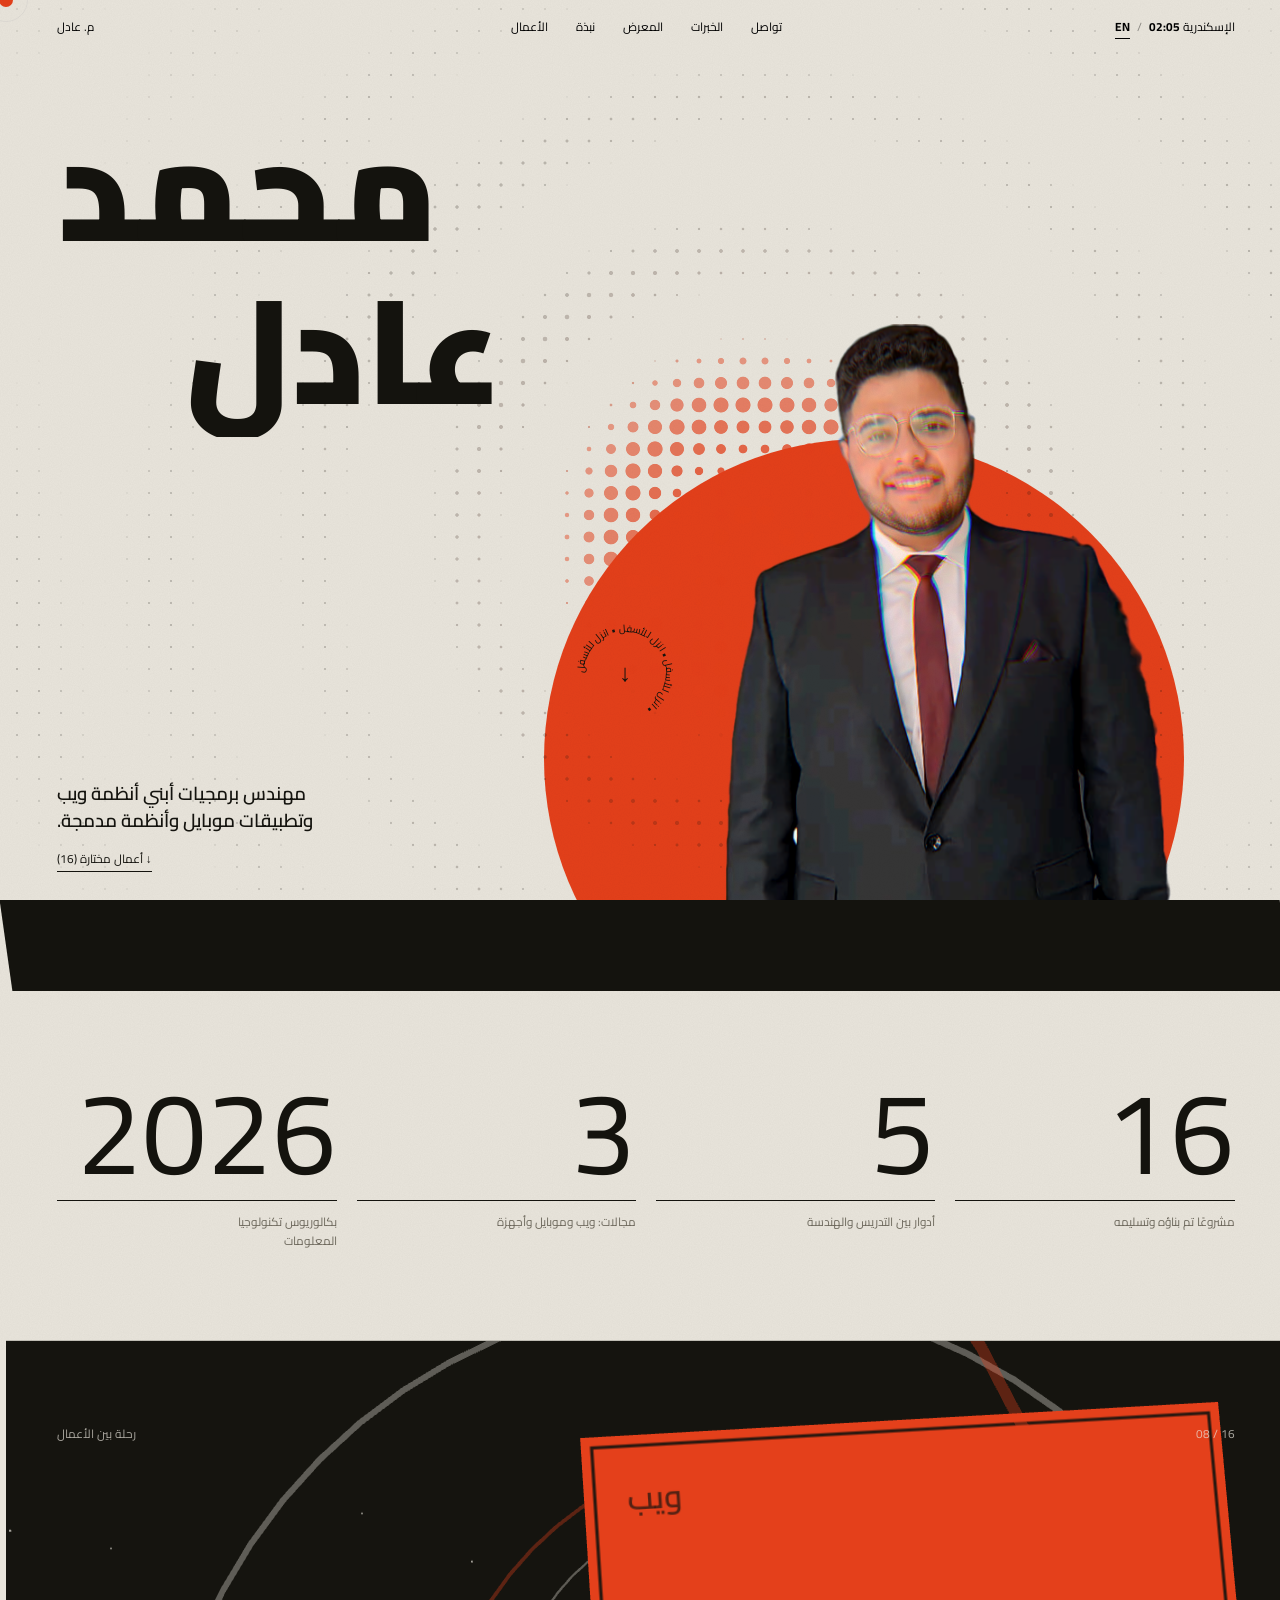
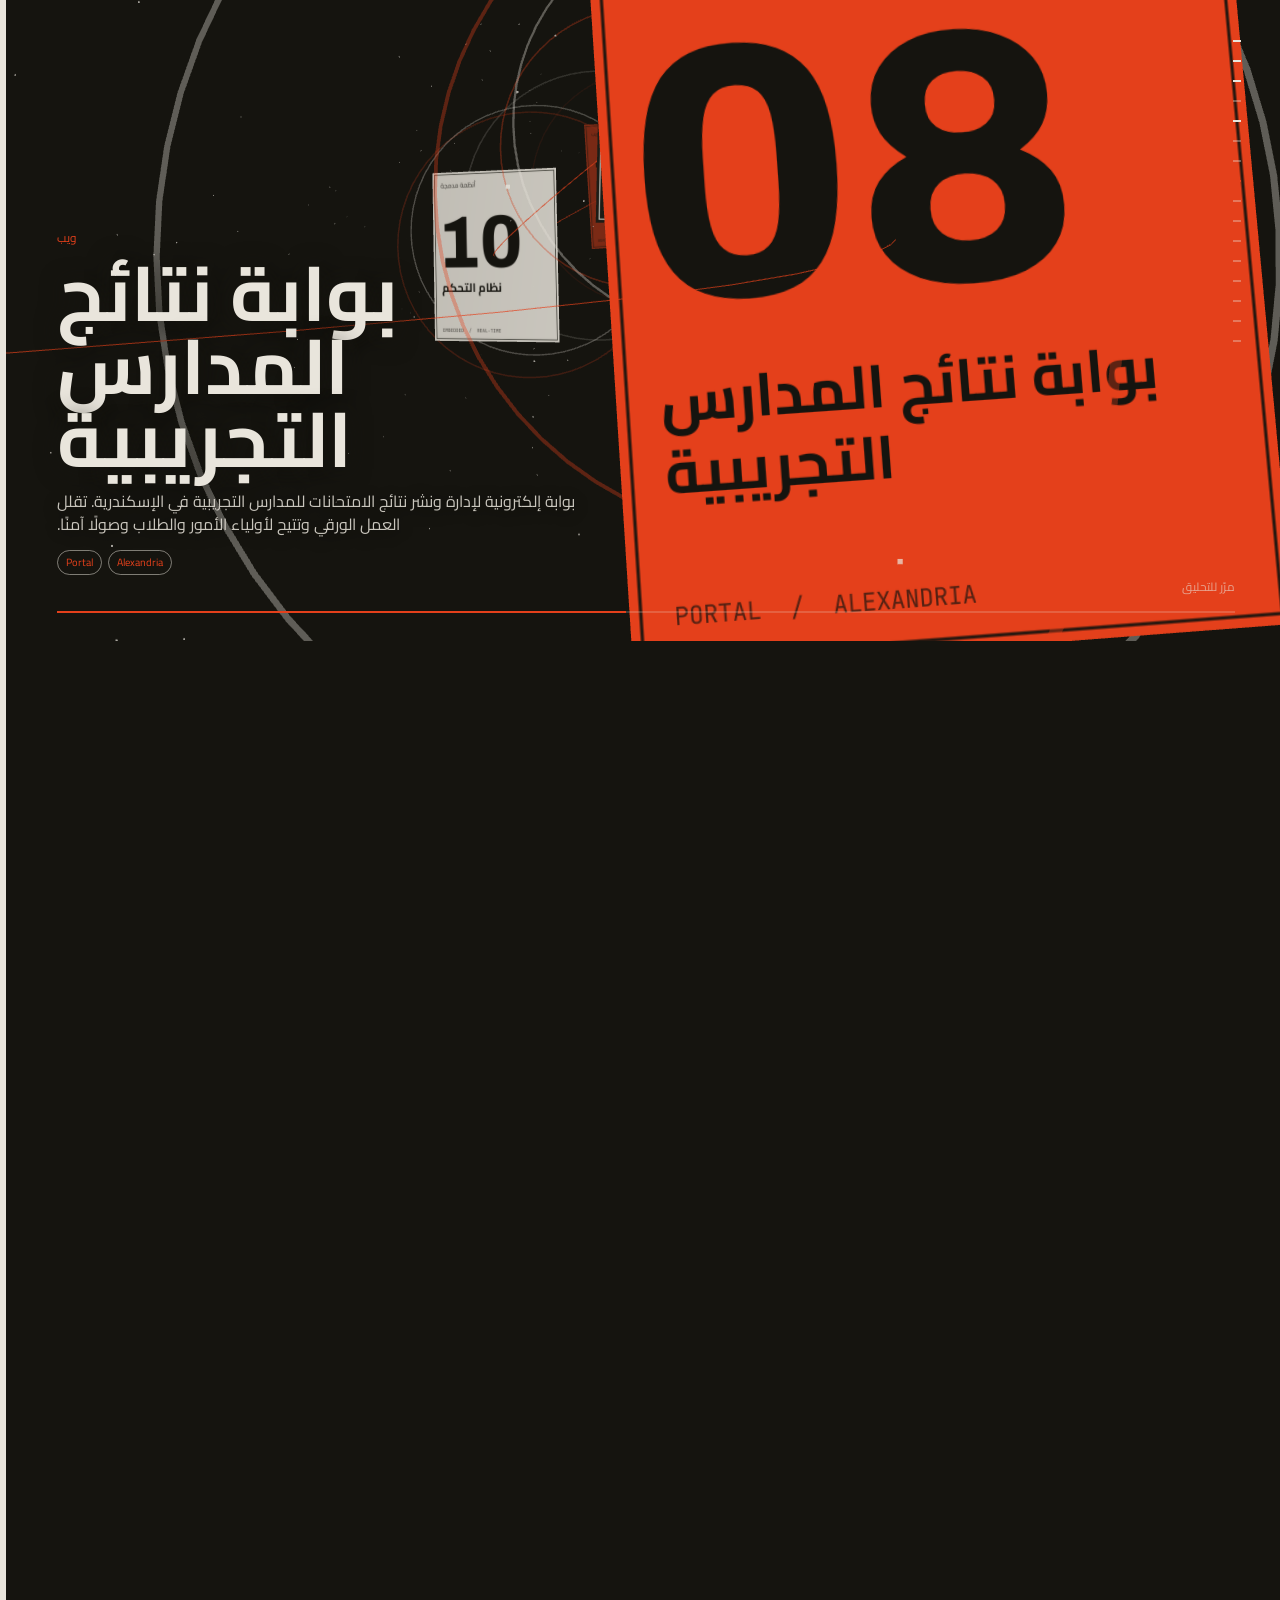
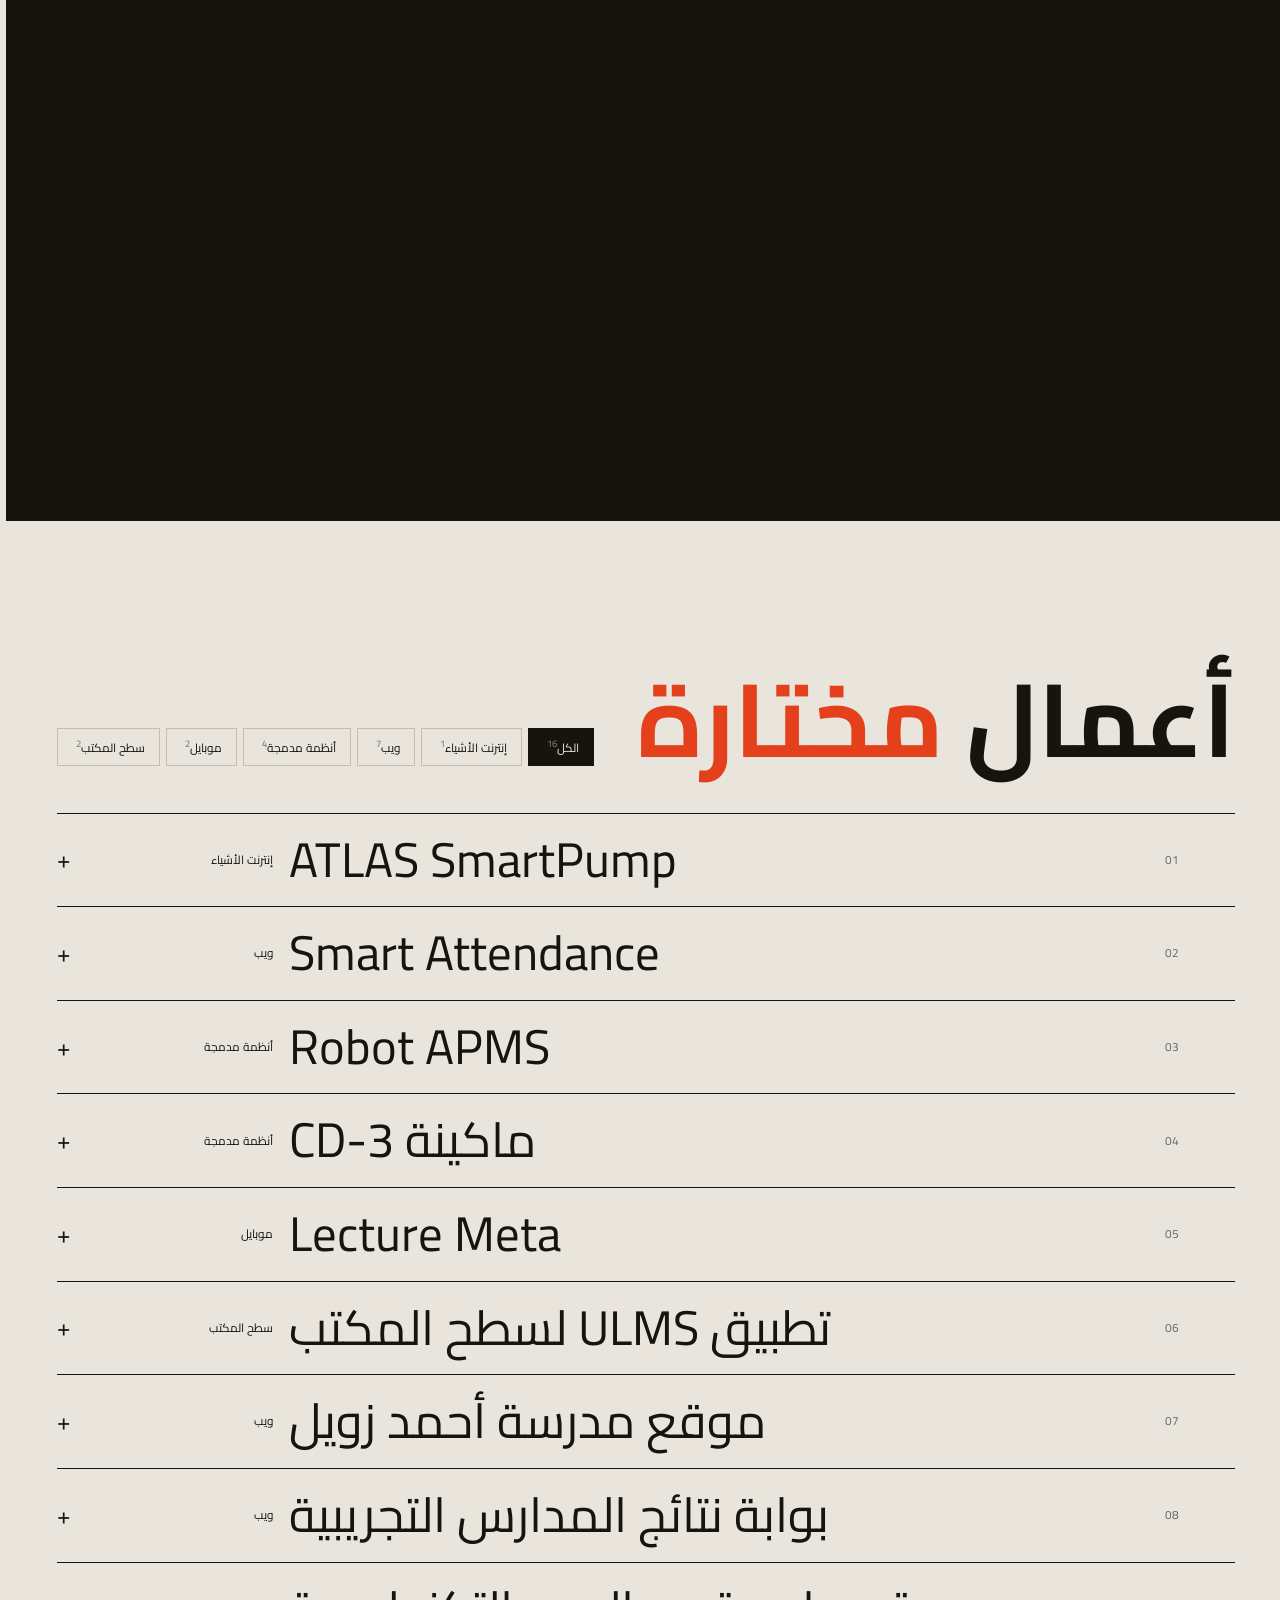
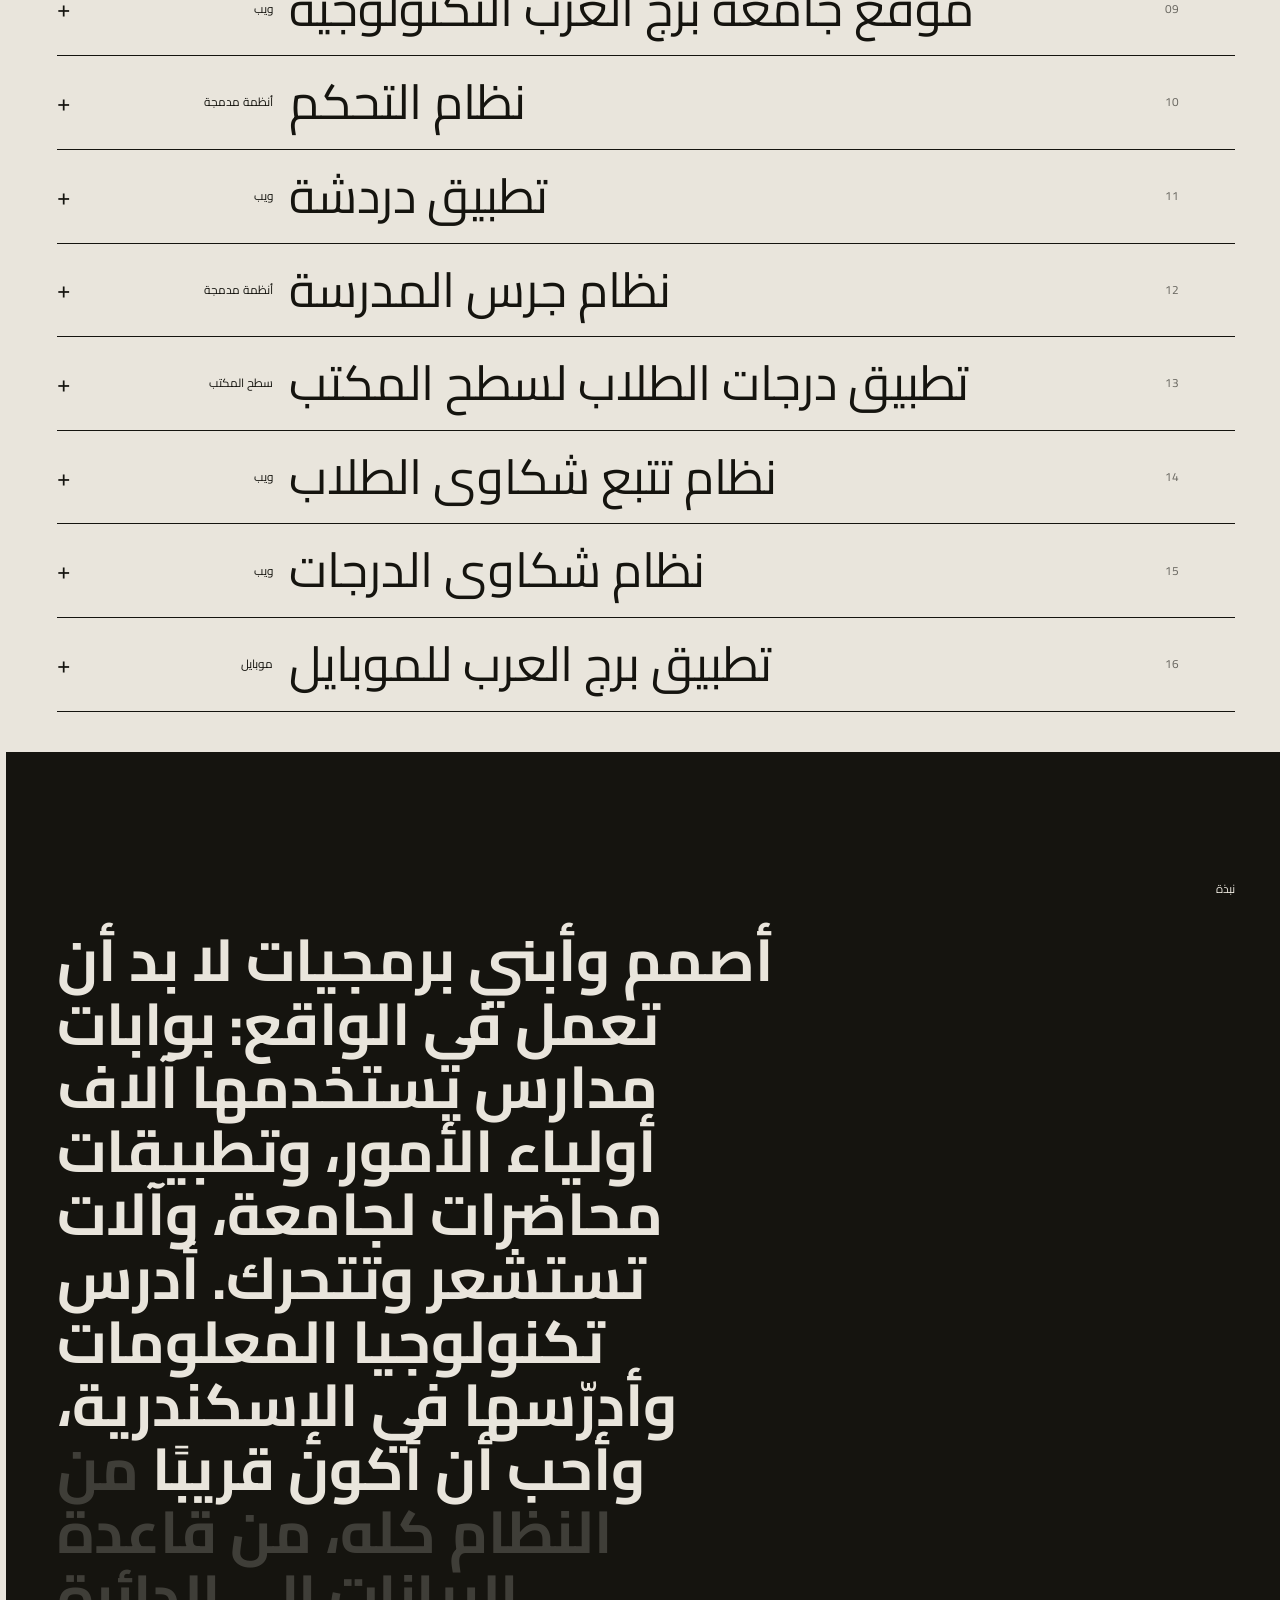
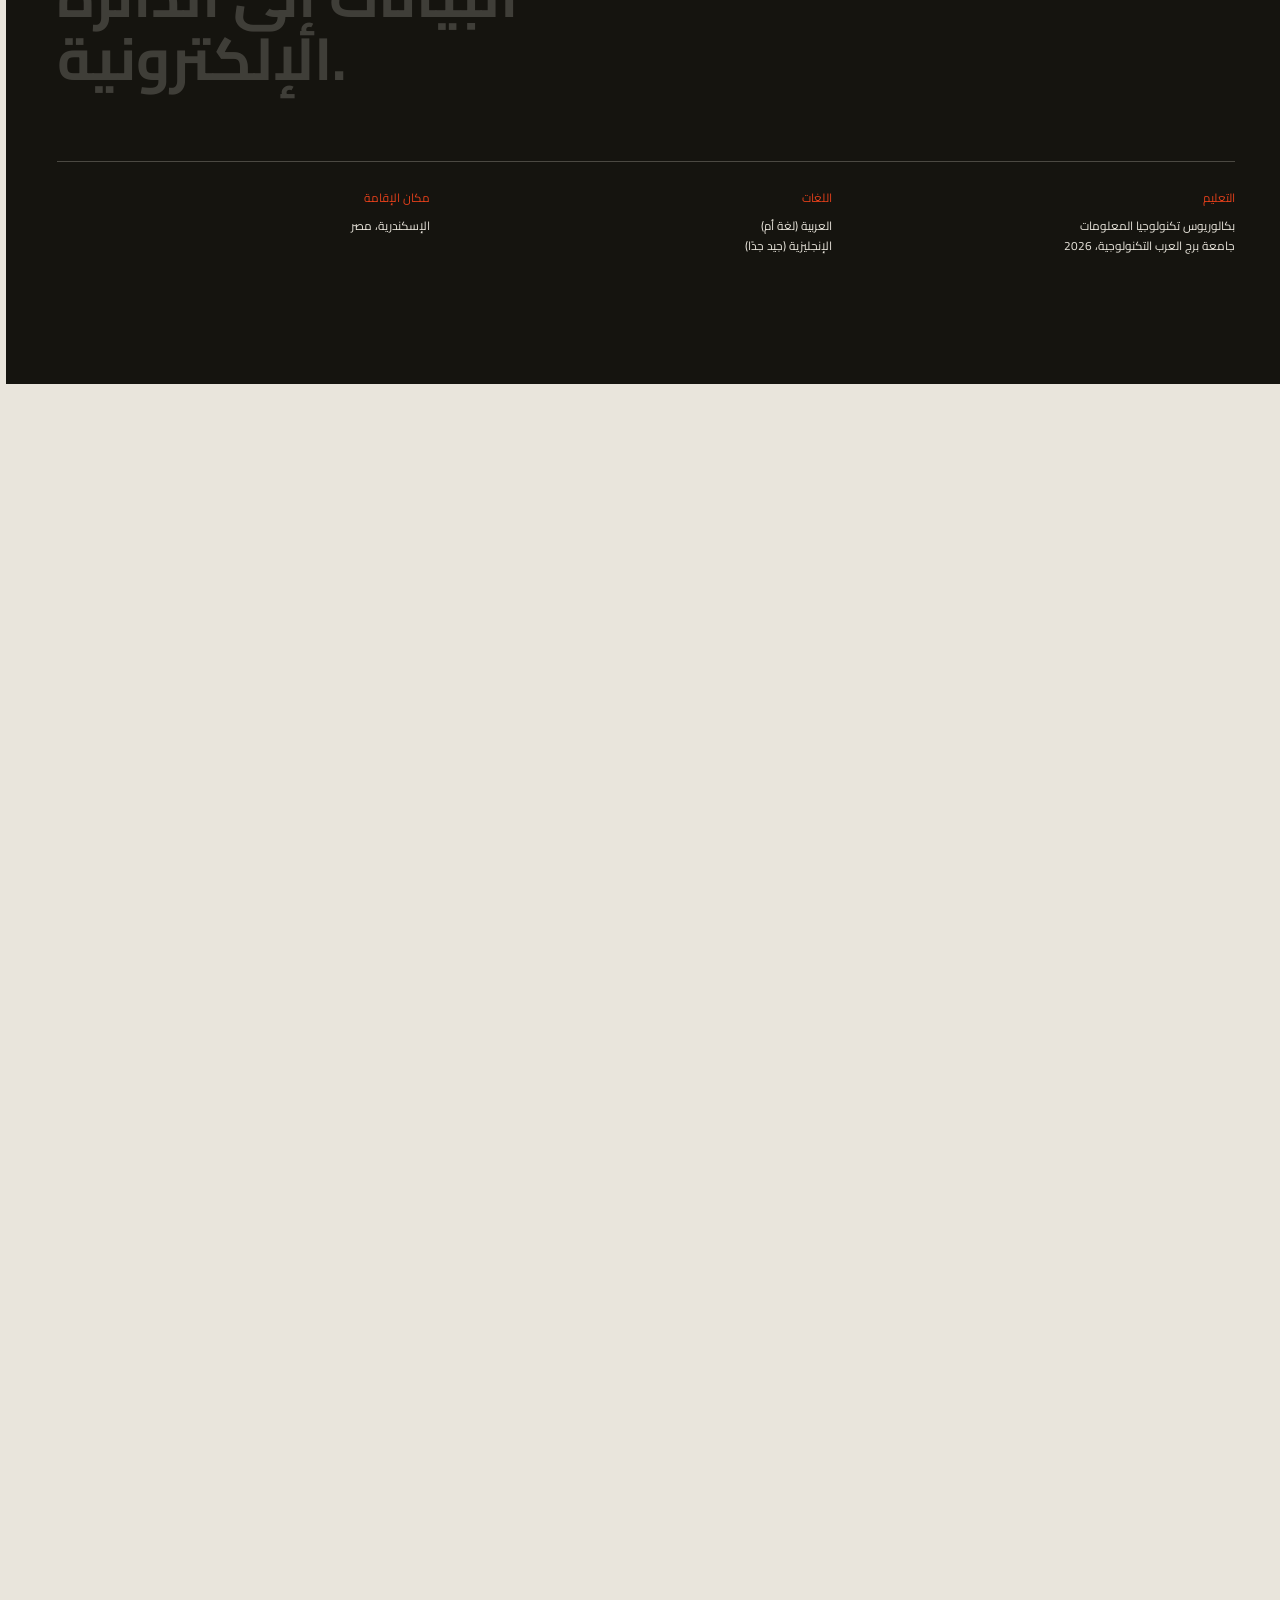
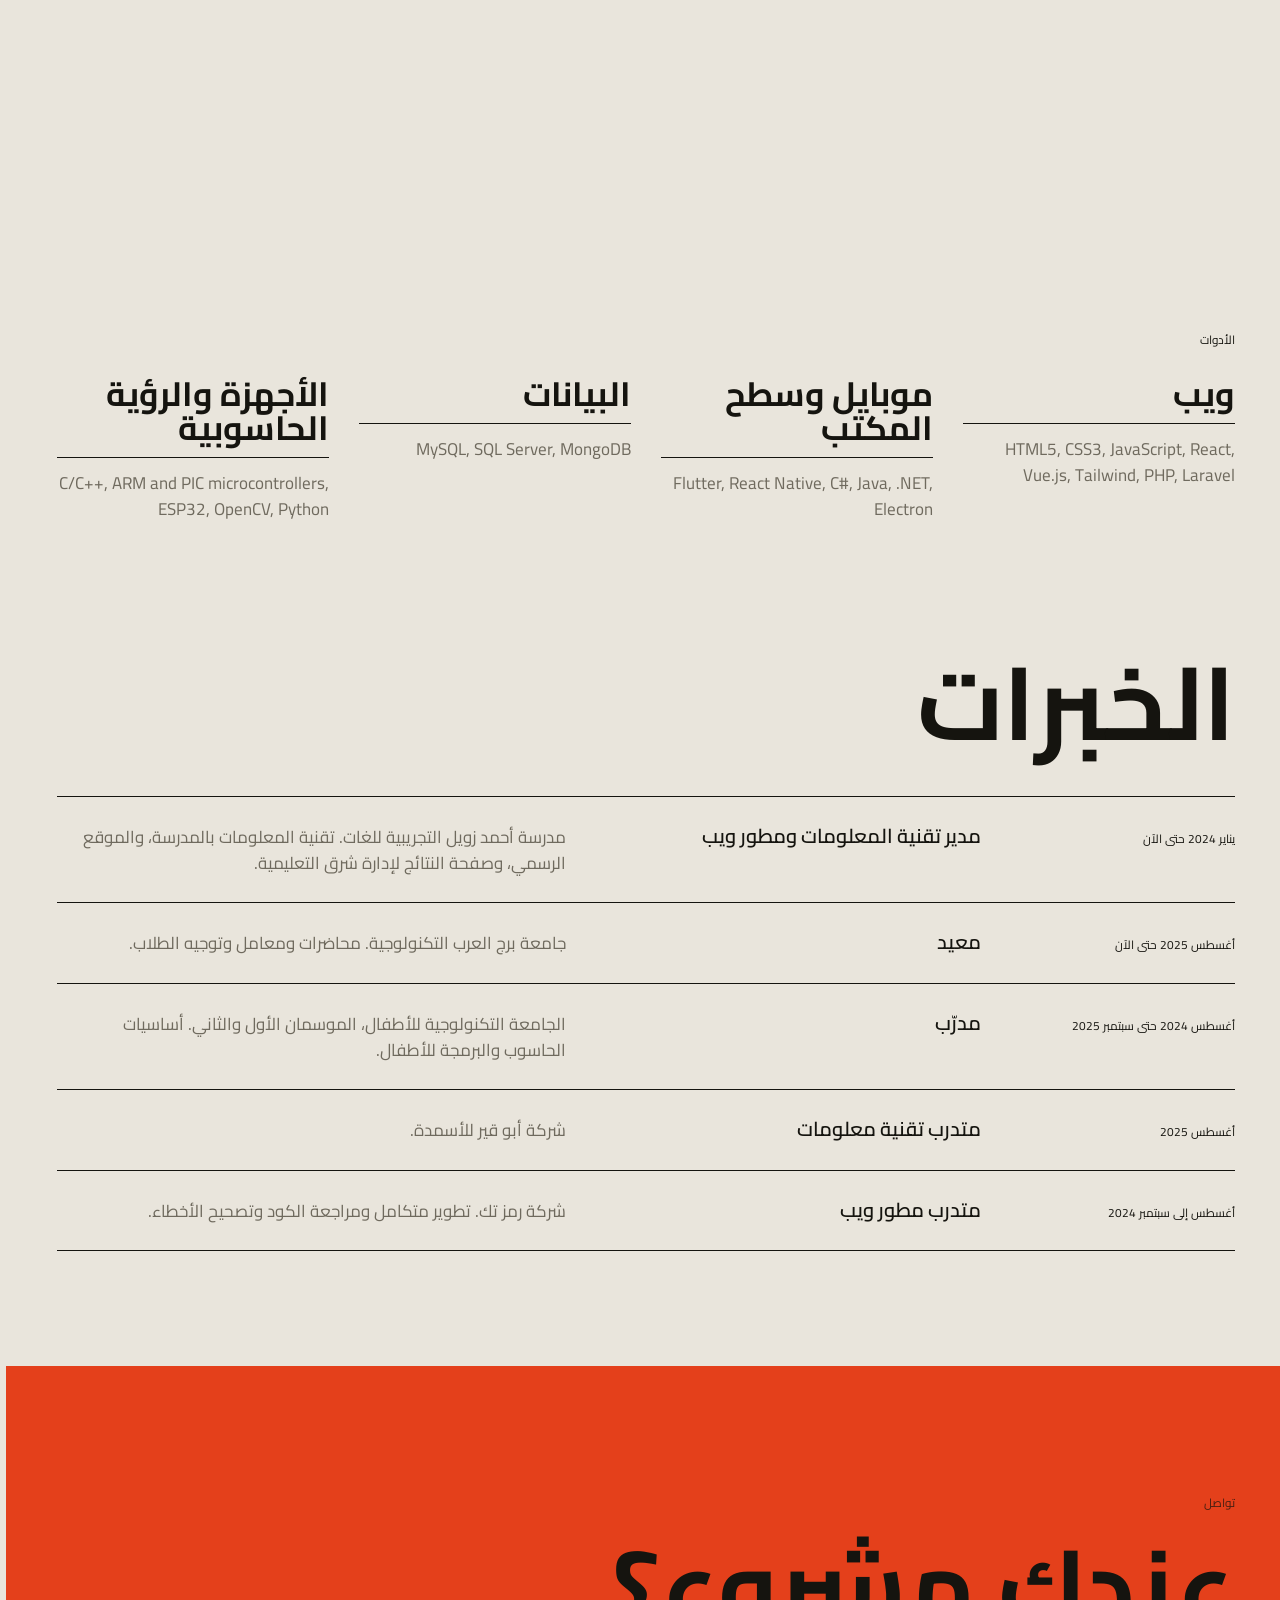
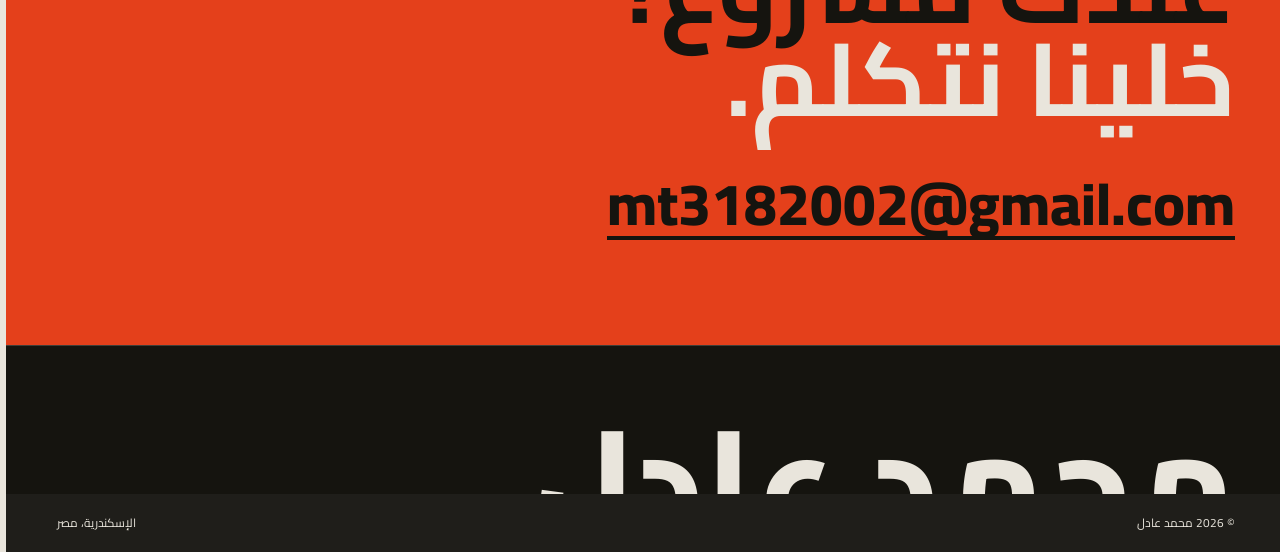
==== ar.html @ c326763e "Add files via upload" ====
<!doctype html>
<html lang="ar" dir="rtl">
<head>
<meta charset="utf-8">
<meta property="og:type" content="website"><meta property="og:title" content="Mohamed Adel, Software Engineer"><meta property="og:description" content="Web systems, mobile apps and embedded hardware. Alexandria, Egypt."><meta property="og:image" content="img/g/g1.jpg"><meta name="twitter:card" content="summary_large_image"><meta name="theme-color" content="#e9e5dc"><meta name="viewport" content="width=device-width,initial-scale=1">
<title>محمد عادل، مهندس برمجيات</title>
<meta name="description" content="محمد عادل، مهندس برمجيات في الإسكندرية. أنظمة ويب وتطبيقات موبايل وأنظمة مدمجة.">
<link rel="preconnect" href="https://fonts.googleapis.com"><link rel="preconnect" href="https://fonts.gstatic.com" crossorigin><link rel="stylesheet" href="https://fonts.googleapis.com/css2?family=Cairo:wght@400;600;800;900&display=swap"><link rel="stylesheet" href="style.css"><link rel="stylesheet" href="v5.css"><link rel="stylesheet" href="v6.css"><link rel="stylesheet" href="v7.css"><link rel="stylesheet" href="ar.css">
</head>
<body>
<div class="curtain" id="curtain"><span class="count" id="count">0</span><span class="cm">محمد عادل / أعمالي</span></div>
<div class="prog" id="prog"></div>
<div class="dot" id="dot"><span></span></div>

<header class="bar">
  <a href="#top" class="mono">م. عادل</a>
  <nav class="mono">
    <a href="#work">الأعمال</a><a href="#about">نبذة</a><a href="#gallery">المعرض</a><a href="#experience">الخبرات</a><a href="#contact">تواصل</a>
  </nav>
  <span class="mono clock"><a class="lang" href="index.html" hreflang="en">EN</a> <i>/</i> الإسكندرية <b id="clock">--:--</b></span>
</header>

<main id="top">
<section class="hero">
  <div class="disc" id="disc"></div>
  <h1 class="name" aria-label="محمد عادل">
    <span class="ln"><span>محمد</span></span>
    <span class="ln"><span>عادل</span></span>
  </h1>
  <img class="me" id="me" src="img/me-half.png" alt="محمد عادل" width="495" height="640">
  <div class="badge" aria-hidden="true"><svg viewBox="0 0 120 120"><defs><path id="cp" d="M60,60 m-44,0 a44,44 0 1,1 88,0 a44,44 0 1,1 -88,0"/></defs><text><textPath href="#cp">انزل للأسفل • انزل للأسفل • انزل للأسفل • </textPath></text></svg><i>&darr;</i></div>
  <div class="hero-foot">
    <p class="intro"><span class="ln"><span>مهندس برمجيات أبني أنظمة ويب</span></span><span class="ln"><span>وتطبيقات موبايل وأنظمة مدمجة.</span></span></p>
    <p class="mono meta">معيد، جامعة برج العرب التكنولوجية<br>مدير تقنية المعلومات، مدرسة أحمد زويل</p>
    <a href="#work" class="mono down">أعمال مختارة (<span id="n1">16</span>) &darr;</a>
  </div>
</section>

<div class="strip"><div class="strip-in" id="strip"></div></div>

<section class="stats">
  <div class="rv"><b class="cnt" data-to="16">0</b><span class="mono">مشروعًا تم بناؤه وتسليمه</span></div>
  <div class="rv"><b class="cnt" data-to="5">0</b><span class="mono">أدوار بين التدريس والهندسة</span></div>
  <div class="rv"><b class="cnt" data-to="3">0</b><span class="mono">مجالات: ويب وموبايل وأجهزة</span></div>
  <div class="rv"><b class="cnt" data-to="2026">0</b><span class="mono">بكالوريوس تكنولوجيا المعلومات</span></div>
</section>

<section id="fly" class="fly">
  <div class="fly-stage">
    <canvas id="fly-c"></canvas>
    <div class="fly-top mono"><span>رحلة بين الأعمال</span><span id="fly-n">01 / 16</span></div>
    <div class="fly-cap"><p class="mono" id="fc-cat"></p><h3 id="fc-name" class="serif"></h3><p id="fc-d"></p><div class="fc-tg mono" id="fc-tg"></div><a class="mono" id="fc-u" target="_blank" rel="noopener"></a></div>
    <div class="fly-bar"><i id="fly-bar"></i></div>
    <p class="fly-hint mono">مرّر للتحليق</p>
  </div>
</section>

<section id="work" class="work">
  <div class="sec-head">
    <h2 class="serif rv">أعمال <em>مختارة</em></h2>
    <div class="tabs mono rv" id="tabs"></div>
  </div>
  <ul class="rows" id="rows"></ul>
</section>

<section id="about" class="about">
  <p class="mono label rv">نبذة</p>
  <div class="ab-grid"><figure class="ab-ph" id="abph"><div class="ab-bg"></div><img src="img/me-half.png" alt="" loading="lazy"></figure>
  <div><p class="statement serif" id="statement">أصمم وأبني برمجيات لا بد أن تعمل في الواقع: بوابات مدارس يستخدمها آلاف أولياء الأمور، وتطبيقات محاضرات لجامعة، وآلات تستشعر وتتحرك. أدرس تكنولوجيا المعلومات وأدرّسها في الإسكندرية، وأحب أن أكون قريبًا من النظام كله، من قاعدة البيانات إلى الدائرة الإلكترونية.</p></div></div>
  <div class="facts mono rv">
    <div><span>التعليم</span>بكالوريوس تكنولوجيا المعلومات<br>جامعة برج العرب التكنولوجية، 2026</div>
    <div><span>اللغات</span>العربية (لغة أم)<br>الإنجليزية (جيد جدًا)</div>
    <div><span>مكان الإقامة</span>الإسكندرية، مصر</div>
  </div>
</section>

<section id="gallery" class="gal"><p class="mono label rv">المعرض</p><div class="gal-grid" id="gal"></div></section>

<section class="stack">
  <p class="mono label rv">الأدوات</p>
  <div class="cols">
    <div class="rv"><h3 class="serif">ويب</h3><p>HTML5, CSS3, JavaScript, React, Vue.js, Tailwind, PHP, Laravel</p></div>
    <div class="rv"><h3 class="serif">موبايل وسطح المكتب</h3><p>Flutter, React Native, C#, Java, .NET, Electron</p></div>
    <div class="rv"><h3 class="serif">البيانات</h3><p>MySQL, SQL Server, MongoDB</p></div>
    <div class="rv"><h3 class="serif">الأجهزة والرؤية الحاسوبية</h3><p>C/C++, ARM and PIC microcontrollers, ESP32, OpenCV, Python</p></div>
  </div>
</section>

<section id="experience" class="exp">
  <div class="sec-head"><h2 class="serif rv">الخبرات</h2></div>
  <ul class="tl">
    <li class="rv"><span class="mono">يناير 2024 حتى الآن</span><h3>مدير تقنية المعلومات ومطور ويب</h3><p>مدرسة أحمد زويل التجريبية للغات. تقنية المعلومات بالمدرسة، والموقع الرسمي، وصفحة النتائج لإدارة شرق التعليمية.</p></li>
    <li class="rv"><span class="mono">أغسطس 2025 حتى الآن</span><h3>معيد</h3><p>جامعة برج العرب التكنولوجية. محاضرات ومعامل وتوجيه الطلاب.</p></li>
    <li class="rv"><span class="mono">أغسطس 2024 حتى سبتمبر 2025</span><h3>مدرّب</h3><p>الجامعة التكنولوجية للأطفال، الموسمان الأول والثاني. أساسيات الحاسوب والبرمجة للأطفال.</p></li>
    <li class="rv"><span class="mono">أغسطس 2025</span><h3>متدرب تقنية معلومات</h3><p>شركة أبو قير للأسمدة.</p></li>
    <li class="rv"><span class="mono">أغسطس إلى سبتمبر 2024</span><h3>متدرب مطور ويب</h3><p>شركة رمز تك. تطوير متكامل ومراجعة الكود وتصحيح الأخطاء.</p></li>
  </ul>
</section>

<section id="contact" class="contact">
  <p class="mono label rv">تواصل</p>
  <h2 class="serif big rv">عندك مشروع؟<br><em>خلينا نتكلم.</em></h2>
  <a class="mail" href="mailto:mt3182002@gmail.com" data-mag>mt3182002@gmail.com</a>
  <div class="mono links rv">
    <a href="https://github.com/mohamedadelrr" target="_blank" rel="noopener">GitHub</a>
    <a href="https://linkedin.com/in/mohamed-adel-812201ma" target="_blank" rel="noopener">LinkedIn</a>
  </div>
</section>
</main>
<div class="bigname" aria-hidden="true"><span>محمد عادل</span></div>
<footer class="mono"><span>&copy; 2026 محمد عادل</span><span>الإسكندرية، مصر</span></footer>
<script src="three.min.js"></script><script src="photo.js"></script><script src="projects.js"></script><script src="imgs.js"></script><script src="lang.js"></script>
<script src="main.js"></script><script src="v5.js"></script><script src="v6.js"></script><script src="v7.js"></script><script src="v8.js"></script>
</body>
</html>
---- style.css ----
@font-face{font-family:Archivo;font-weight:400;src:url(fonts/archivo-latin-400-normal.woff2) format("woff2");font-display:swap}
@font-face{font-family:Archivo;font-weight:600;src:url(fonts/archivo-latin-600-normal.woff2) format("woff2");font-display:swap}
@font-face{font-family:Archivo;font-weight:800;src:url(fonts/archivo-latin-800-normal.woff2) format("woff2");font-display:swap}
@font-face{font-family:"Instrument Serif";font-style:normal;src:url(fonts/instrument-serif-latin-400-normal.woff2) format("woff2");font-display:swap}
@font-face{font-family:"Instrument Serif";font-style:italic;src:url(fonts/instrument-serif-latin-400-italic.woff2) format("woff2");font-display:swap}
@font-face{font-family:"JetBrains Mono";src:url(fonts/jetbrains-mono-latin-400-normal.woff2) format("woff2");font-display:swap}
:root{--paper:#e9e5dc;--ink:#15140f;--mut:#6f6a5e;--red:#e4401b;--line:rgba(21,20,15,.18);--pad:clamp(20px,4vw,56px)}
*{box-sizing:border-box;margin:0;padding:0}
html{scroll-behavior:smooth}
body{background:var(--paper);color:var(--ink);font:400 17px/1.55 Archivo,system-ui,sans-serif;overflow-x:hidden;-webkit-font-smoothing:antialiased}
a{color:inherit;text-decoration:none}
ul{list-style:none}
.mono{font-family:"JetBrains Mono",ui-monospace,monospace;font-size:.74rem;letter-spacing:.04em;text-transform:uppercase}
.serif{font-family:"Instrument Serif",Georgia,serif;font-weight:400}
em{font-style:italic}
/* curtain */
.curtain{position:fixed;inset:0;background:var(--ink);color:var(--paper);z-index:100;display:flex;flex-direction:column;justify-content:space-between;padding:var(--pad);transition:transform 1s cubic-bezier(.76,0,.24,1)}
.curtain.up{transform:translateY(-100%)}
.count{font:800 clamp(5rem,20vw,16rem);line-height:.8;letter-spacing:-.05em;margin-top:auto}
.cm{font-family:"JetBrains Mono",monospace;font-size:.74rem;text-transform:uppercase;position:absolute;top:var(--pad);left:var(--pad);opacity:.7}
/* cursor */
.dot{position:fixed;left:0;top:0;width:14px;height:14px;z-index:90;pointer-events:none;transform:translate(-50px,-50px)}
.dot span{display:grid;place-items:center;width:100%;height:100%;border-radius:50%;background:var(--red);font:.64rem "JetBrains Mono",monospace;color:#fff;text-transform:uppercase;transition:transform .35s cubic-bezier(.2,.8,.2,1);transform:translate(-50%,-50%)}
.dot.hot span{transform:translate(-50%,-50%) scale(4.6)}
@media(hover:none){.dot{display:none}}
/* bar */
.bar{position:fixed;top:0;left:0;right:0;z-index:50;display:grid;grid-template-columns:1fr auto 1fr;align-items:center;padding:18px var(--pad);mix-blend-mode:difference;color:#e9e5dc}
.bar nav{display:flex;gap:28px}.bar .clock{justify-self:end}
.bar a{position:relative}.bar nav a::after{content:"";position:absolute;left:0;bottom:-3px;height:1px;width:100%;background:currentColor;transform:scaleX(0);transform-origin:right;transition:transform .4s}
.bar nav a:hover::after{transform:scaleX(1);transform-origin:left}
/* line mask reveal */
.ln{display:block;overflow:hidden;padding-bottom:.06em}
.ln>span{display:block;transform:translateY(105%);transition:transform 1.1s cubic-bezier(.2,.8,.2,1)}
.go .ln>span{transform:none}
.ln:nth-child(2)>span{transition-delay:.1s}
.rv{opacity:0;transform:translateY(28px);transition:opacity .9s ease,transform .9s cubic-bezier(.2,.8,.2,1)}
.rv.in{opacity:1;transform:none}
/* hero */
.hero{position:relative;min-height:100vh;min-height:100svh;padding:110px var(--pad) 0;display:flex;flex-direction:column;overflow:hidden}
.name{position:relative;z-index:1;font-family:Archivo,sans-serif;font-weight:800;font-size:clamp(4.2rem,17.5vw,17rem);line-height:.82;letter-spacing:-.055em;text-transform:uppercase}
.name .ln:nth-child(2){padding-left:clamp(40px,14vw,230px)}
.disc{position:absolute;right:clamp(0px,8vw,150px);bottom:-14vw;width:clamp(300px,50vw,760px);aspect-ratio:1;border-radius:50%;background:var(--red);z-index:0;transform:scale(0);transition:transform 1.3s cubic-bezier(.2,.8,.2,1) .3s}
.go .disc{transform:scale(1)}
.me{position:absolute;z-index:2;right:clamp(10px,9vw,170px);bottom:0;height:min(64vh,52vw);width:auto;clip-path:inset(100% 0 0 0);transition:clip-path 1.4s cubic-bezier(.2,.8,.2,1) .6s;filter:contrast(1.03)}
.go .me{clip-path:inset(0 0 0 0)}
.hero-foot{position:relative;z-index:3;margin-top:auto;display:grid;grid-template-columns:1fr;gap:16px;align-items:end;padding:0 0 28px}
.intro{font-size:clamp(1rem,1.45vw,1.3rem);line-height:1.35;max-width:26em;font-weight:600}
.meta{color:var(--ink);opacity:.75;line-height:1.7}
.down{border-bottom:1px solid var(--ink);padding-bottom:3px}
/* strip */
.strip{background:var(--ink);color:var(--paper);overflow:hidden;padding:20px 0;position:relative;z-index:4}
.strip-in{display:flex;width:max-content;animation:mq 40s linear infinite;font:italic 400 clamp(1.8rem,4vw,3.4rem)/1 "Instrument Serif",serif}
.strip-in span{padding:0 28px;white-space:nowrap}.strip-in span:nth-child(even){color:var(--red)}
@keyframes mq{to{transform:translateX(-50%)}}
/* work */
.work{padding:clamp(80px,12vw,170px) var(--pad) 40px}
.sec-head{display:flex;justify-content:space-between;align-items:flex-end;gap:30px;flex-wrap:wrap;margin-bottom:46px}
h2.serif{font-size:clamp(3rem,8vw,7.5rem);line-height:.9;letter-spacing:-.025em}
h2 em{color:var(--red)}
.tabs{display:flex;gap:6px;flex-wrap:wrap}
.tabs button{font:inherit;letter-spacing:inherit;text-transform:inherit;background:none;border:1px solid var(--line);color:var(--ink);padding:8px 14px;cursor:pointer;transition:.25s;border-radius:0}
.tabs button:hover{border-color:var(--ink)}.tabs button.on{background:var(--ink);color:var(--paper);border-color:var(--ink)}
.tabs sup{opacity:.55;margin-left:4px;font-size:.8em}
.rows{border-top:1px solid var(--ink)}
.row{border-bottom:1px solid var(--ink);position:relative;overflow:hidden}
.row::before{content:"";position:absolute;inset:0;background:var(--ink);transform:translateY(101%);transition:transform .5s cubic-bezier(.2,.8,.2,1)}
.row:hover::before,.row.open::before{transform:none}
.row>*{position:relative}
.row-h{width:100%;display:grid;grid-template-columns:70px 1fr 160px 40px;align-items:center;gap:16px;padding:22px 0;background:none;border:0;color:inherit;text-align:left;cursor:pointer;font:inherit;transition:color .4s,padding .4s}
.row:hover .row-h,.row.open .row-h{color:var(--paper);padding-left:18px;padding-right:18px}
.row .num{opacity:.6}
.row .nm{font:400 clamp(1.7rem,3.8vw,3.4rem)/1 "Instrument Serif",serif;letter-spacing:-.01em}
.row .ct{justify-self:start}
.row .pl{justify-self:end;font-size:1.5rem;transition:transform .4s}
.row.open .pl{transform:rotate(45deg);color:var(--red)}
.row-b{display:grid;grid-template-rows:0fr;transition:grid-template-rows .5s cubic-bezier(.2,.8,.2,1);color:var(--paper)}
.row.open .row-b{grid-template-rows:1fr}
.row-b>div{overflow:hidden;display:grid;grid-template-columns:70px 1fr 1fr;gap:16px;padding:0 18px}
.row.open .row-b>div{padding-bottom:28px}
.row-b p{grid-column:2;max-width:34em;opacity:.88}
.tg{grid-column:3;display:flex;gap:8px;flex-wrap:wrap;align-content:flex-start}
.tg span,.row-b a{border:1px solid rgba(233,229,220,.35);padding:4px 10px}
.row-b a{grid-column:2;justify-self:start;color:var(--paper);border-color:var(--red);color:#ff7a57}
/* about */
.about{padding:clamp(70px,10vw,150px) var(--pad);background:var(--ink);color:var(--paper)}
.label{opacity:.6;margin-bottom:28px}
.statement{font-size:clamp(1.9rem,4.6vw,4.4rem);line-height:1.08;letter-spacing:-.015em;max-width:21em}
.statement .w{opacity:.2;transition:opacity .35s}.statement .w.on{opacity:1}
.facts{display:grid;grid-template-columns:repeat(auto-fit,minmax(230px,1fr));gap:30px;margin-top:70px;border-top:1px solid rgba(233,229,220,.25);padding-top:26px;line-height:1.7}
.facts span{display:block;color:var(--red);margin-bottom:8px}
/* stack */
.stack{padding:clamp(70px,9vw,130px) var(--pad)}
.cols{display:grid;grid-template-columns:repeat(auto-fit,minmax(230px,1fr));gap:40px 30px}
.cols h3{font-size:2.1rem;line-height:1;margin-bottom:12px}
.cols p{color:var(--mut);border-top:1px solid var(--ink);padding-top:12px}
/* experience */
.exp{padding:20px var(--pad) clamp(70px,9vw,130px)}
.tl li{display:grid;grid-template-columns:230px 1fr 1.3fr;gap:24px;padding:26px 0;border-top:1px solid var(--ink);align-items:baseline}
.tl li:last-child{border-bottom:1px solid var(--ink)}
.tl h3{font:600 1.25rem/1.25 Archivo,sans-serif}
.tl p{color:var(--mut)}
/* contact */
.contact{background:var(--red);color:var(--ink);padding:clamp(70px,10vw,140px) var(--pad) 50px}
.contact .label{opacity:.75}
.big{font-size:clamp(3.4rem,10vw,9.5rem);line-height:.9;letter-spacing:-.03em}
.big em{color:var(--paper)}
.mail{display:inline-block;margin:50px 0 40px;font:800 clamp(1.4rem,4.6vw,4.2rem)/1 Archivo,sans-serif;letter-spacing:-.035em;position:relative;word-break:break-all}
.mail::after{content:"";position:absolute;left:0;bottom:-6px;width:100%;height:4px;background:var(--ink);transform-origin:left;transition:transform .5s cubic-bezier(.2,.8,.2,1)}
.mail:hover::after{transform:scaleX(.0);transform-origin:right}
.links{display:flex;gap:30px}.links a{border-bottom:1px solid var(--ink);padding-bottom:2px}
footer{display:flex;justify-content:space-between;background:var(--ink);color:var(--paper);padding:20px var(--pad);opacity:.95}
@media(max-width:860px){
 .name{font-size:16.2vw}.name .ln:nth-child(2){padding-left:14vw}
 .bar{grid-template-columns:1fr auto}.bar nav{display:none}
 .hero-foot{grid-template-columns:1fr;gap:14px;margin-top:22px}.meta{display:none}
 .me{right:-2vw;height:54vh}.disc{right:-20vw;bottom:-10vw;width:90vw}
 .row-h{grid-template-columns:36px 1fr 30px;padding:18px 0}.row .ct{display:none}
 .row-b>div{grid-template-columns:36px 1fr}.row-b p,.tg,.row-b a{grid-column:2}
 .tl li{grid-template-columns:1fr;gap:6px}
}
@media(prefers-reduced-motion:reduce){*{animation:none!important;transition:none!important}.ln>span,.rv,.me{opacity:1;transform:none}.disc{transform:none}}
.shot .curtain{display:none}.shot *{transition:none!important;animation-play-state:paused!important}

.ch{display:inline-block;transform:translateY(112%) rotate(7deg);transform-origin:0 100%;transition:transform 1s cubic-bezier(.2,.8,.2,1);transition-delay:calc(.25s + var(--i)*.05s)}
.go .ch{transform:none}
.name .ln>span{transform:none;will-change:transform}
.prog{position:fixed;left:0;top:0;height:3px;width:100%;background:var(--red);transform:scaleX(0);transform-origin:0 50%;z-index:60}
.badge{position:absolute;z-index:3;left:44vw;bottom:19vh;width:112px;height:112px;opacity:0;transition:opacity 1s 1.6s}
.go .badge{opacity:1}.badge svg{width:100%;height:100%;animation:spin 14s linear infinite;font:500 10.5px "JetBrains Mono",monospace;letter-spacing:.14em;text-transform:uppercase;fill:var(--ink)}
.badge i{position:absolute;inset:0;display:grid;place-items:center;font-style:normal;font-size:24px;animation:bob 1.6s ease-in-out infinite}
@keyframes spin{to{transform:rotate(360deg)}}@keyframes bob{50%{transform:translateY(6px)}}
.strip-in{will-change:transform}
.strip{transition:transform .2s}
.row-h{transition:padding-left .45s cubic-bezier(.2,.8,.2,1),color .3s}
.row:not(.open) .row-h:hover{padding-left:28px}
.row:not(.open) .row-h:hover .nm{font-style:italic;color:var(--red)}
.row .nm{transition:color .3s}
.row.pop{animation:pop .7s cubic-bezier(.2,.8,.2,1) both;animation-delay:calc(var(--i)*.04s)}
@keyframes pop{from{opacity:0;transform:translateY(26px)}to{opacity:1;transform:none}}
.statement .w{transition:color .35s,opacity .35s}
.disc{will-change:transform}
@media(max-width:860px){.badge{left:6vw;bottom:14vh;width:92px;height:92px}}
.shot .row.pop{animation:none}
.meta{display:none}@media(max-width:860px){.badge{display:none}}

body::after{content:"";position:fixed;inset:-50%;z-index:95;pointer-events:none;opacity:.035;background-image:url("data:image/svg+xml;utf8,<svg xmlns='http://www.w3.org/2000/svg' width='160' height='160'><filter id='n'><feTurbulence type='fractalNoise' baseFrequency='.9' numOctaves='2' stitchTiles='stitch'/><feColorMatrix values='0 0 0 0 0  0 0 0 0 0  0 0 0 0 0  0 0 0 .9 0'/></filter><rect width='100%' height='100%' filter='url(%23n)'/></svg>");animation:grain 1s steps(6) infinite}
@keyframes grain{0%{transform:translate(0,0)}20%{transform:translate(-3%,2%)}40%{transform:translate(2%,-3%)}60%{transform:translate(-2%,-1%)}80%{transform:translate(3%,3%)}100%{transform:translate(0,0)}}
.ch{cursor:default;transition:transform 1s cubic-bezier(.2,.8,.2,1),color .25s}
.go .ch:hover{color:var(--red);transform:translateY(-4%)}
.stats{display:grid;grid-template-columns:repeat(4,1fr);gap:20px;padding:clamp(50px,7vw,100px) var(--pad);border-bottom:1px solid var(--line)}
.stats b{display:block;font:400 clamp(3.6rem,9vw,8.5rem)/.9 "Instrument Serif",serif;letter-spacing:-.03em}
.stats b::after{content:"";display:block;height:1px;background:var(--ink);margin:16px 0 12px;transform:scaleX(0);transform-origin:0 50%;transition:transform 1.2s cubic-bezier(.2,.8,.2,1) .2s}
.stats .in b::after,.shot .stats b::after{transform:none}
.stats span{color:var(--mut);display:block;max-width:20ch}
.ab-grid{display:grid;grid-template-columns:1.6fr .8fr;gap:clamp(30px,6vw,90px);align-items:start;margin-top:30px;direction:ltr}
.ab-grid>div{order:1}.ab-ph{order:2;position:sticky;top:110px;aspect-ratio:4/5;overflow:hidden;border-radius:2px;clip-path:inset(0 0 100% 0);transition:clip-path 1.3s cubic-bezier(.2,.8,.2,1)}
.ab-ph.in{clip-path:inset(0 0 0 0)}
.ab-bg{position:absolute;inset:0;background:var(--red)}
.ab-ph img{position:absolute;left:50%;bottom:-1%;width:96%;transform:translateX(-50%) translateY(var(--ty,0px)) scale(1.02)}
.bigname{background:var(--ink);color:var(--paper);overflow:hidden;padding:30px var(--pad) 0;border-top:1px solid rgba(233,229,220,.2)}
.bigname span{display:block;font:800 clamp(2rem,11.2vw,17rem)/.8 Archivo,sans-serif;letter-spacing:-.06em;text-transform:uppercase;white-space:nowrap;transform:translateY(40%);transition:transform 1.4s cubic-bezier(.2,.8,.2,1);padding-bottom:.02em}
.bigname.in span,.shot .bigname span{transform:translateY(6%)}
.mail{background:linear-gradient(currentColor,currentColor) 0 100%/0 2px no-repeat;transition:background-size .6s cubic-bezier(.2,.8,.2,1)}
.mail:hover{background-size:100% 2px}
.bar nav a,.links a{display:inline-block}
.hv{display:inline-block}
@media(max-width:860px){.stats{grid-template-columns:1fr 1fr;row-gap:36px}.ab-grid{grid-template-columns:1fr}.ab-ph{position:relative;top:0;order:0;max-width:340px}}
.down{justify-self:start;width:max-content}
---- v5.css ----
.gl{position:absolute;inset:0;width:100%;height:100%;z-index:1;pointer-events:none;opacity:0;transition:opacity 1.6s ease 1s}
.go .gl{opacity:1}
.pv{position:fixed;left:0;top:0;z-index:80;width:300px;height:370px;pointer-events:none;border-radius:6px;overflow:hidden;opacity:0;transform:translate(-999px,-999px) scale(.7) rotate(-4deg);transition:opacity .3s,scale .4s cubic-bezier(.2,.8,.2,1);background:var(--ink);color:var(--paper);padding:22px;display:flex;flex-direction:column;justify-content:space-between;box-shadow:0 30px 60px -20px rgba(21,20,15,.45)}
.pv.on{opacity:1}
.pv.c1{background:var(--red);color:var(--ink)}.pv.c2{background:var(--paper);color:var(--ink);outline:1px solid var(--ink)}
.pv .pn{font:800 7.5rem/.8 Archivo,sans-serif;letter-spacing:-.06em}
.pv .pt{font:400 1.9rem/1 "Instrument Serif",serif;font-style:italic}
.pv .pg{font:.66rem "JetBrains Mono",monospace;text-transform:uppercase;display:flex;flex-wrap:wrap;gap:6px}
.pv .pg i{font-style:normal;border:1px solid currentColor;padding:3px 7px;border-radius:99px}
.pv .pc{font:.66rem "JetBrains Mono",monospace;text-transform:uppercase;opacity:.7}
.rows:hover .row:not(:hover){opacity:.35}.row{transition:opacity .35s}
.wipe{position:fixed;inset:0;z-index:95;background:var(--red);transform:translateY(100%);pointer-events:none}
.wipe.in{transition:transform .55s cubic-bezier(.76,0,.24,1);transform:translateY(0)}
.wipe.out{transition:transform .6s cubic-bezier(.76,0,.24,1);transform:translateY(-100%)}
.me{transform-origin:50% 100%;will-change:transform}
.ring{position:fixed;left:0;top:0;width:44px;height:44px;margin:-22px 0 0 -22px;border:1px solid var(--ink);border-radius:50%;z-index:89;pointer-events:none;mix-blend-mode:difference;opacity:.0}
@media(hover:hover){.ring{opacity:.5}}
@media(hover:none) and (pointer:coarse){.pv,.ring{display:none}}
.shot .wipe{display:none}
---- v6.css ----
.fly{position:relative;height:620vh;background:var(--ink);color:var(--paper)}
.fly-stage{position:sticky;top:0;height:100vh;height:100svh;overflow:hidden}
#fly-c{position:absolute;inset:0;width:100%;height:100%;display:block}
.fly-top{position:absolute;left:var(--pad);right:var(--pad);top:84px;display:flex;justify-content:space-between;opacity:.7;z-index:2}
.fly-cap{position:absolute;left:var(--pad);bottom:56px;max-width:min(520px,calc(100vw - 2*var(--pad)));z-index:2;pointer-events:none}
.fly-cap a{pointer-events:auto}
.fly-cap .mono{color:var(--red);margin:0 0 10px}
.fly-cap h3{font-weight:400;font-size:clamp(2.4rem,6vw,5.2rem);line-height:.95;margin:0 0 14px;text-shadow:0 2px 24px rgba(21,20,15,.9)}
.fly-cap #fc-d{font-size:1rem;line-height:1.45;opacity:.85;margin:0 0 14px;text-shadow:0 2px 18px rgba(21,20,15,.95)}
.fc-tg{display:flex;flex-wrap:wrap;gap:6px;color:var(--paper)}
.fc-tg span{border:1px solid rgba(233,229,220,.5);padding:3px 8px;border-radius:99px;font-size:.66rem;text-transform:uppercase}
.fly-cap a{display:inline-block;margin-top:12px;color:var(--paper);border-bottom:1px solid var(--red)}
.fly-cap>*{transition:opacity .35s,transform .35s}.fly-cap.sw>*{opacity:0;transform:translateY(12px)}
.fly-bar{position:absolute;left:var(--pad);right:var(--pad);bottom:28px;height:2px;background:rgba(233,229,220,.2);z-index:2}
.fly-bar i{display:block;height:100%;width:0;background:var(--red)}
.fly-hint{position:absolute;right:var(--pad);bottom:44px;opacity:.6;z-index:2}
@media(max-width:700px){.fly-top{top:70px}.fly-cap{bottom:50px}.fly-hint{display:none}}
---- v7.css ----
.curtain .cw{position:absolute;left:50%;top:50%;transform:translate(-50%,-50%);font:400 clamp(2.6rem,9vw,8rem)/1 "Instrument Serif",serif;font-style:italic;color:var(--paper);text-align:center;white-space:nowrap}
.curtain .cw b{color:var(--red);font-weight:400}
.curtain .cb{position:absolute;left:var(--pad);right:var(--pad);bottom:calc(var(--pad) + 34px);height:2px;background:rgba(233,229,220,.18)}
.curtain .cb i{display:block;height:100%;width:0;background:var(--red)}
#sw{position:fixed;inset:0;width:100%;height:100%;z-index:96;pointer-events:none;display:none}
.fidx{position:absolute;right:calc(var(--pad) - 6px);top:50%;transform:translateY(-50%);z-index:3;display:flex;flex-direction:column;gap:6px}
.fidx button{width:26px;height:14px;display:flex;align-items:center;justify-content:flex-end;background:none;border:0;padding:0;cursor:pointer}
.fidx button i{display:block;height:2px;width:8px;background:var(--paper);opacity:.35;transition:width .3s,opacity .3s,background .3s}
.fidx button:hover i{opacity:.9;width:16px}
.fidx button.on i{width:24px;background:var(--red);opacity:1}
@media(max-width:700px){.fidx{display:none}}
.mg{will-change:transform;transition:transform .5s cubic-bezier(.2,.8,.2,1)}
.mg.pull{transition:transform .12s linear}
.lang{font-weight:700;border-bottom:1px solid currentColor}.clock i{opacity:.4;font-style:normal;margin:0 4px}
.pim{display:flex;gap:10px;margin:16px 0 4px;overflow-x:auto;padding-bottom:6px}
.pim img{height:clamp(150px,22vw,240px);width:auto;max-width:none;border:1px solid var(--line);border-radius:4px;cursor:zoom-in;transition:transform .35s cubic-bezier(.2,.8,.2,1)}
.pim img:hover{transform:scale(1.025)}
.gal{padding:clamp(60px,10vw,140px) var(--pad)}
.gal-grid{columns:3 260px;column-gap:14px;margin-top:28px}
.gi{break-inside:avoid;margin:0 0 14px;position:relative;overflow:hidden;border-radius:4px;background:var(--ink)}
.gi img{display:block;width:100%;height:auto;cursor:zoom-in;transition:transform .6s cubic-bezier(.2,.8,.2,1),opacity .3s}
.gi:hover img{transform:scale(1.04);opacity:.92}
.gi figcaption{position:absolute;left:0;right:0;bottom:0;padding:26px 14px 12px;color:var(--paper);font-size:12px;background:linear-gradient(transparent,rgba(21,20,15,.75));pointer-events:none}
.lb{position:fixed;inset:0;z-index:99999;background:rgba(21,20,15,.94);display:none;align-items:center;justify-content:center;cursor:zoom-out}
.lb.on{display:flex}.lb img{max-width:90vw;max-height:86vh;object-fit:contain;cursor:default;box-shadow:0 20px 80px rgba(0,0,0,.5)}
.lb button{position:absolute;background:none;border:0;color:var(--paper);font-size:44px;line-height:1;cursor:pointer;padding:14px 20px;opacity:.8}
.lb button:hover{opacity:1;color:var(--red)}
.lb-x{top:10px;right:14px}.lb-p{left:8px;top:50%;transform:translateY(-50%)}.lb-n{right:8px;top:50%;transform:translateY(-50%)}
.lb.one .lb-p,.lb.one .lb-n{display:none}.lb-c{position:absolute;bottom:18px;left:0;right:0;text-align:center;color:var(--paper);opacity:.6;font-size:12px}
html.lbo{overflow:hidden}
.gi{opacity:0;transform:translateY(28px);transition:opacity .8s,transform .8s cubic-bezier(.2,.8,.2,1)}.gi.in{opacity:1;transform:none}

.gal-f{display:flex;flex-wrap:wrap;gap:8px;margin:22px 0 4px}
.gal-f button{font-size:12px;letter-spacing:.06em;text-transform:uppercase;padding:9px 16px;border:1px solid var(--ink);background:transparent;color:var(--ink);border-radius:99px;cursor:pointer;transition:background .25s,color .25s}
.gal-f button sup{font-size:9px;opacity:.6;margin-inline-start:2px}
.gal-f button:hover{background:rgba(21,20,15,.08)}.gal-f button.on{background:var(--ink);color:var(--paper)}
.gal-f button:focus-visible,.lb button:focus-visible{outline:2px solid var(--red);outline-offset:2px}
.gi.hide{display:none}
.gi img{height:100%;object-fit:cover}
.lb-t{position:absolute;top:22px;left:0;right:0;text-align:center;color:var(--paper);font-size:14px;margin:0;opacity:.85;pointer-events:none;padding:0 60px}
.lb img{animation:lbi .35s cubic-bezier(.2,.8,.2,1)}@keyframes lbi{from{opacity:0;transform:scale(.97)}}
.gi:focus-within{outline:2px solid var(--red)}
@media(max-width:600px){.gal-grid{columns:2 140px;column-gap:8px}.gi{margin-bottom:8px}.gal-f{flex-wrap:nowrap;overflow-x:auto}.gal-f button{white-space:nowrap}.lb img{max-width:96vw}}
@media(prefers-reduced-motion:reduce){.gi{transition:none;opacity:1;transform:none}.lb img{animation:none}}

.gal{content-visibility:auto;contain-intrinsic-size:1px 1800px}

.gal-rows{display:flex;flex-direction:column;gap:clamp(48px,7vw,96px);margin-top:36px}
.grow-h{display:flex;align-items:flex-end;gap:20px;border-top:1px solid var(--ink);padding-top:14px;margin-bottom:22px}
.grow-h .gnum{font-family:"Instrument Serif",serif;font-size:clamp(48px,7vw,104px);line-height:.8;color:var(--red)}
.grow-h h3{font-family:Archivo,sans-serif;font-weight:800;text-transform:uppercase;font-size:clamp(26px,4vw,56px);line-height:.95;margin:0;letter-spacing:-.02em}
.grow-h p{margin:8px 0 0;font-size:12px;opacity:.65;text-transform:uppercase}
.garr{margin-inline-start:auto;display:flex;gap:8px}
.garr button{width:46px;height:46px;border-radius:50%;border:1px solid var(--ink);background:transparent;color:var(--ink);font-size:18px;cursor:pointer;transition:background .25s,color .25s}
.garr button:hover{background:var(--ink);color:var(--paper)}
.gstrip{display:flex;gap:clamp(12px,1.6vw,22px);overflow-x:auto;scroll-snap-type:x proximity;padding:4px 0 18px;scrollbar-width:thin;scrollbar-color:var(--red) transparent;cursor:grab;overscroll-behavior-x:contain}
.gstrip.dg{cursor:grabbing;scroll-snap-type:none}
.gfr{margin:0;flex:0 0 auto;scroll-snap-align:start;width:calc(clamp(260px,34vw,420px)*var(--r));max-width:86vw;min-width:200px}
.gfr .gph{height:clamp(260px,34vw,420px);width:100%;overflow:hidden;border-radius:3px;background:var(--ink)}
.gfr img{width:100%;height:100%;object-fit:cover;display:block;transition:transform .7s cubic-bezier(.2,.8,.2,1);cursor:zoom-in}
.gfr:hover img{transform:scale(1.05)}
.gfr:nth-child(odd){margin-top:0}.gfr:nth-child(even){margin-top:clamp(14px,2vw,30px)}
.gfr figcaption{margin-top:10px;font-size:11px;text-transform:uppercase;letter-spacing:.05em}
.gfr figcaption b{color:var(--red)}
@media(max-width:600px){.gfr .gph{height:62vw}.gfr{width:calc(62vw*var(--r))}.garr{display:none}.grow-h{gap:12px}}
@media(prefers-reduced-motion:reduce){.gfr img{transition:none}.gstrip{scroll-behavior:auto}}
html[lang=ar] .gfr figcaption,html[lang=ar] .grow-h p,html[lang=ar] .grow-h h3{letter-spacing:0;text-transform:none}
html[lang=ar] .grow-h p{font-family:Cairo,sans-serif;font-size:14px;opacity:.7}
html[lang=ar] .grow-h h3{font-family:Cairo,sans-serif;font-weight:900}
html[lang=ar] .gfr figcaption{font-family:Cairo,sans-serif;font-size:13px}
.lb img{animation:none}
---- ar.css ----
html[lang=ar] body,html[lang=ar] *{font-family:Cairo,"Segoe UI",Tahoma,sans-serif!important;letter-spacing:0!important;text-transform:none!important}
html[lang=ar] .serif,html[lang=ar] em{font-style:normal;font-weight:700}
html[lang=ar] .name{font-weight:900}
html[lang=ar] .hero,html[lang=ar] .fly-stage,html[lang=ar] .bar{direction:ltr}
html[lang=ar] .name{font-size:clamp(3.4rem,11.5vw,11rem);line-height:1.05}
html[lang=ar] .name .ln:nth-child(2){padding-left:clamp(40px,10vw,170px)}
html[lang=ar] .name,html[lang=ar] .intro,html[lang=ar] .fly-cap,html[lang=ar] .hero-foot{text-align:left;direction:rtl;unicode-bidi:plaintext}
html[lang=ar] .name .ln{display:block;direction:ltr;text-align:left}
html[lang=ar] .hero-foot,html[lang=ar] .fly-cap{direction:ltr}
html[lang=ar] .intro .ln,html[lang=ar] .fly-cap p,html[lang=ar] .fly-cap h3{direction:rtl;text-align:left;display:block}
@media(max-width:860px){html[lang=ar] .name{font-size:19vw}html[lang=ar] .name .ln:nth-child(2){padding-left:8vw}}
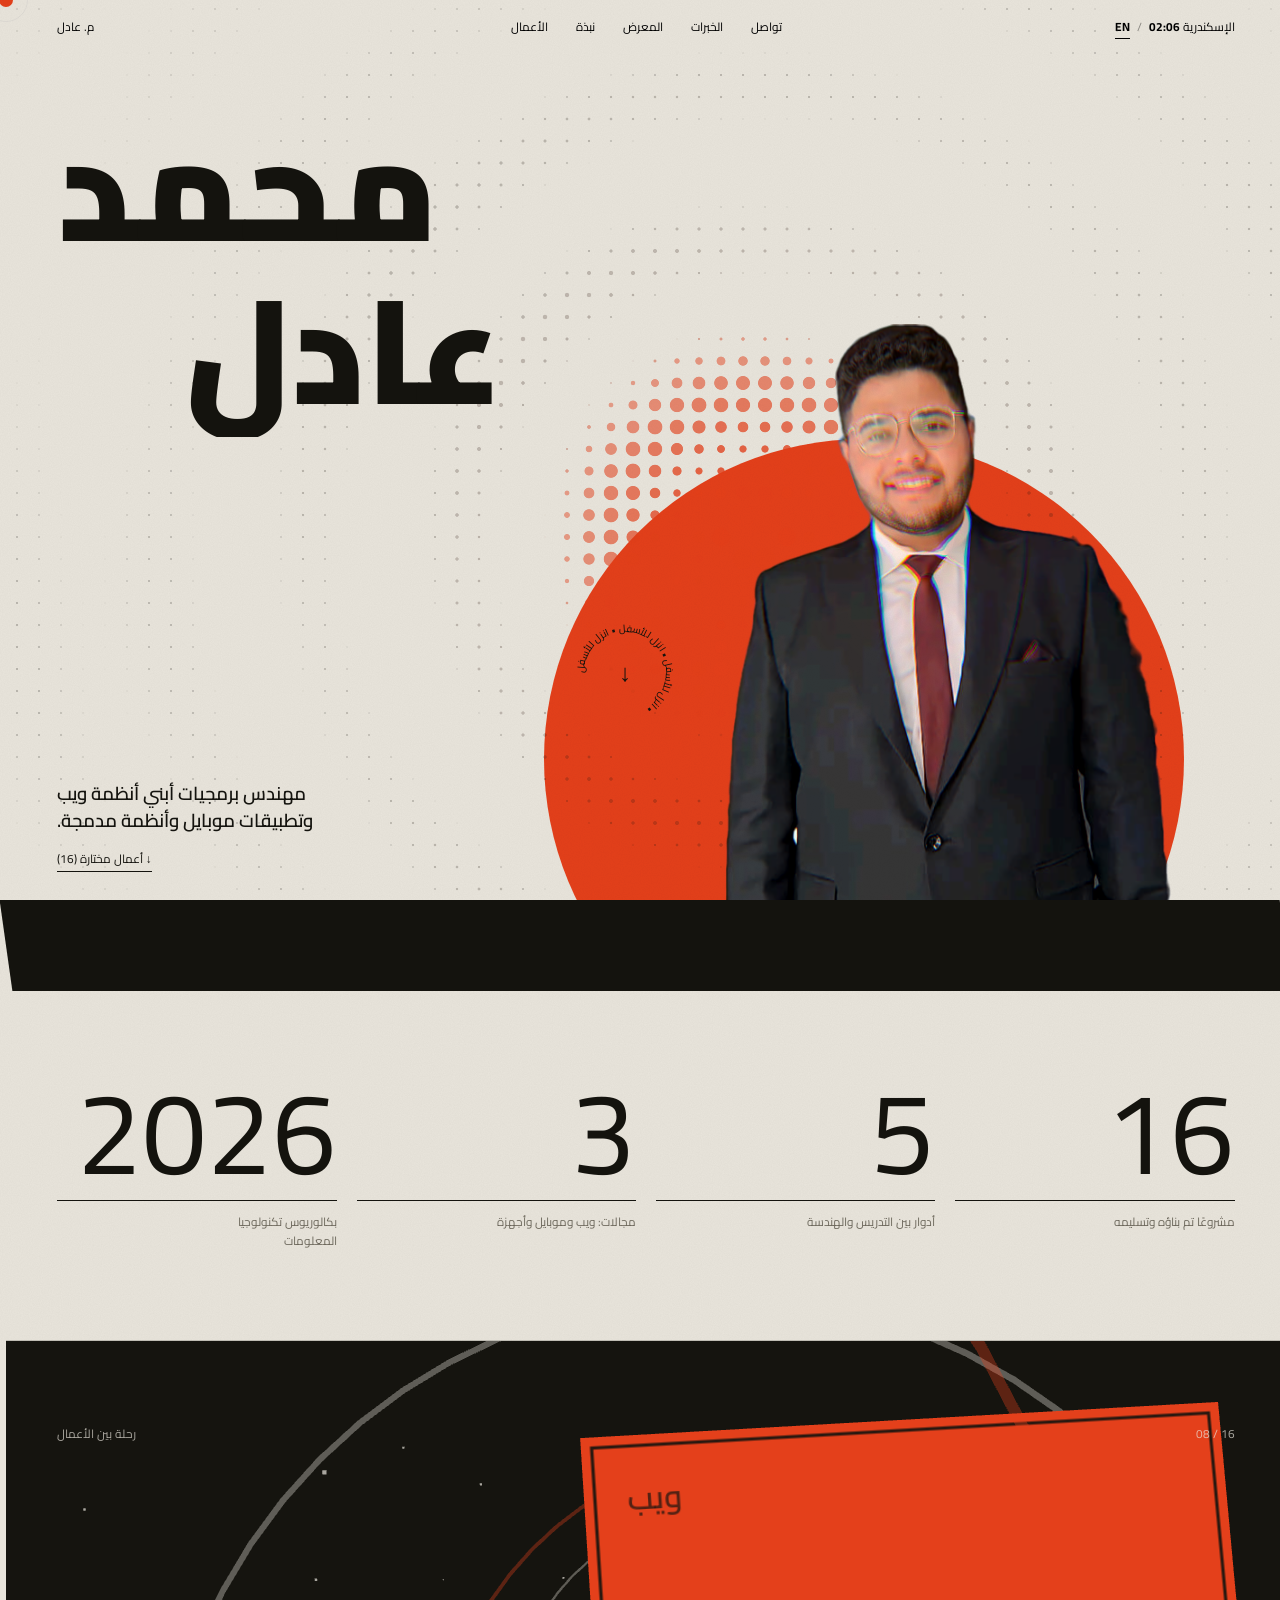
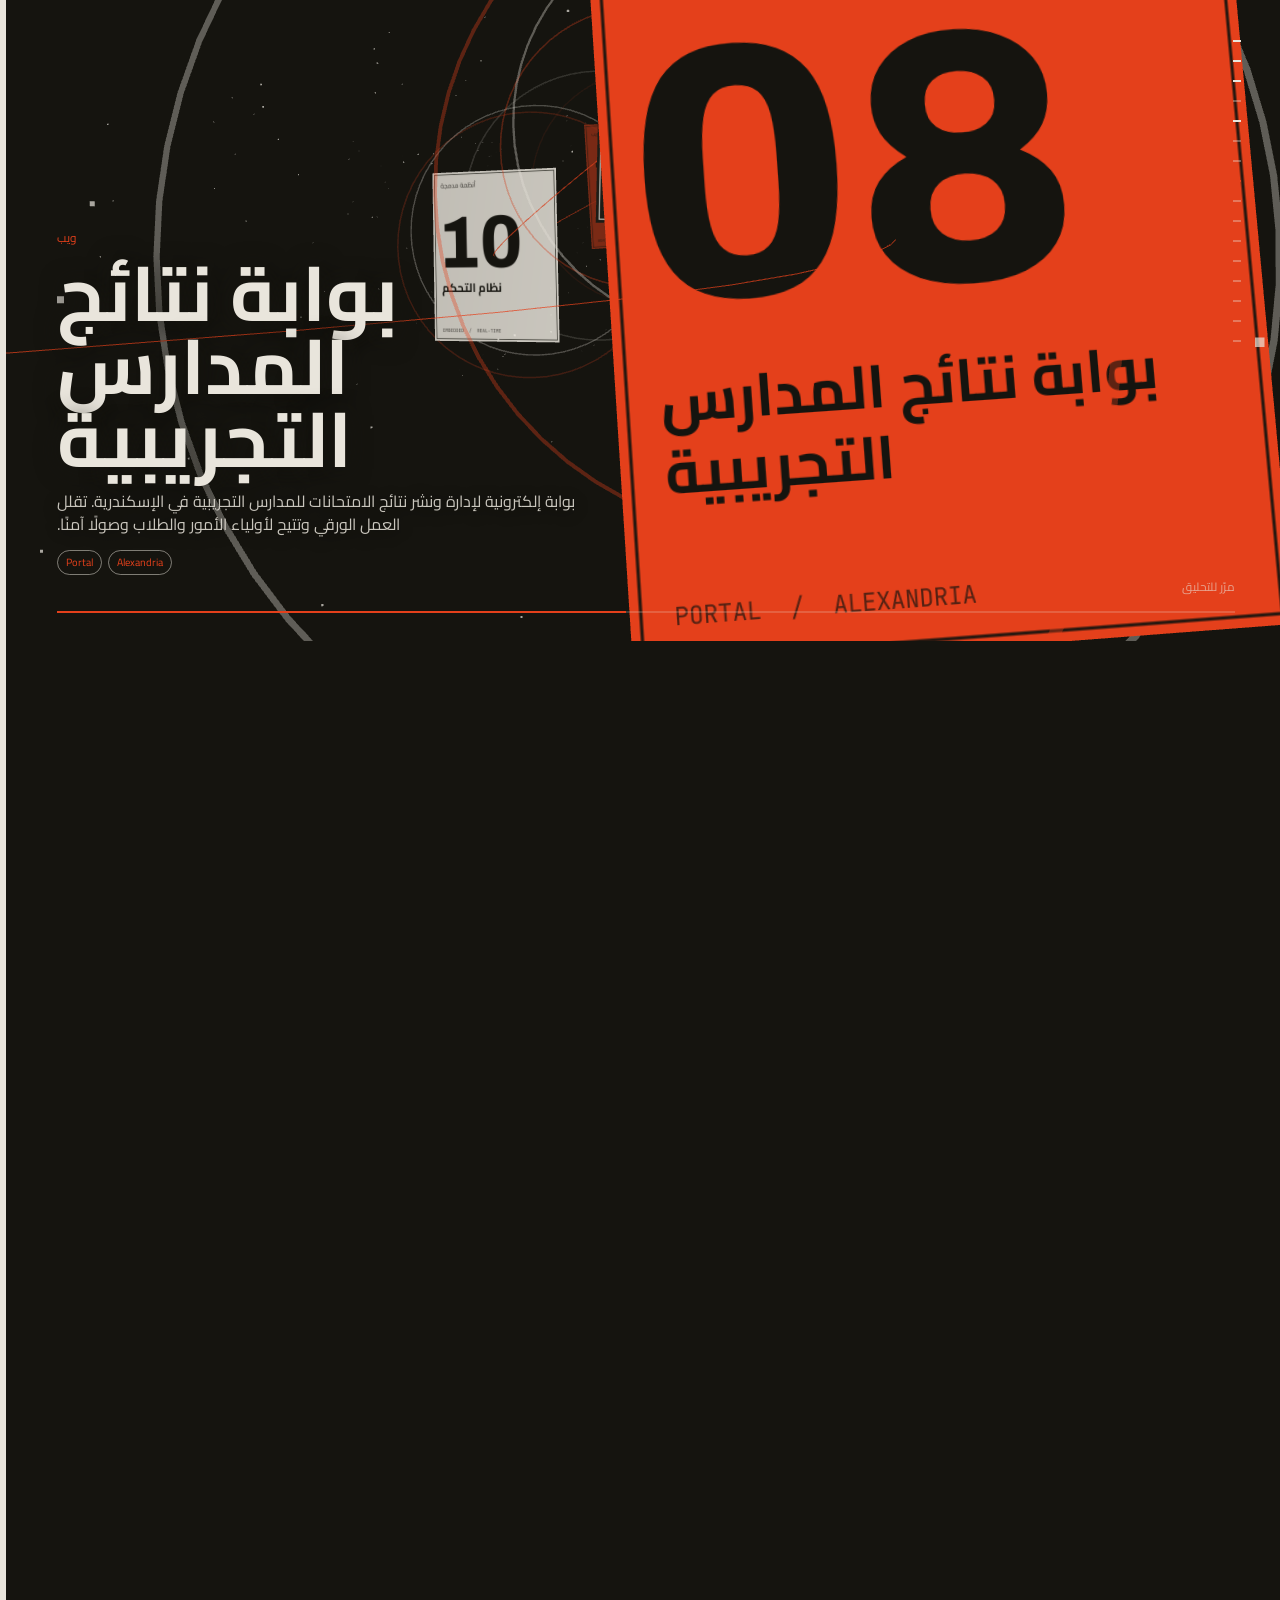
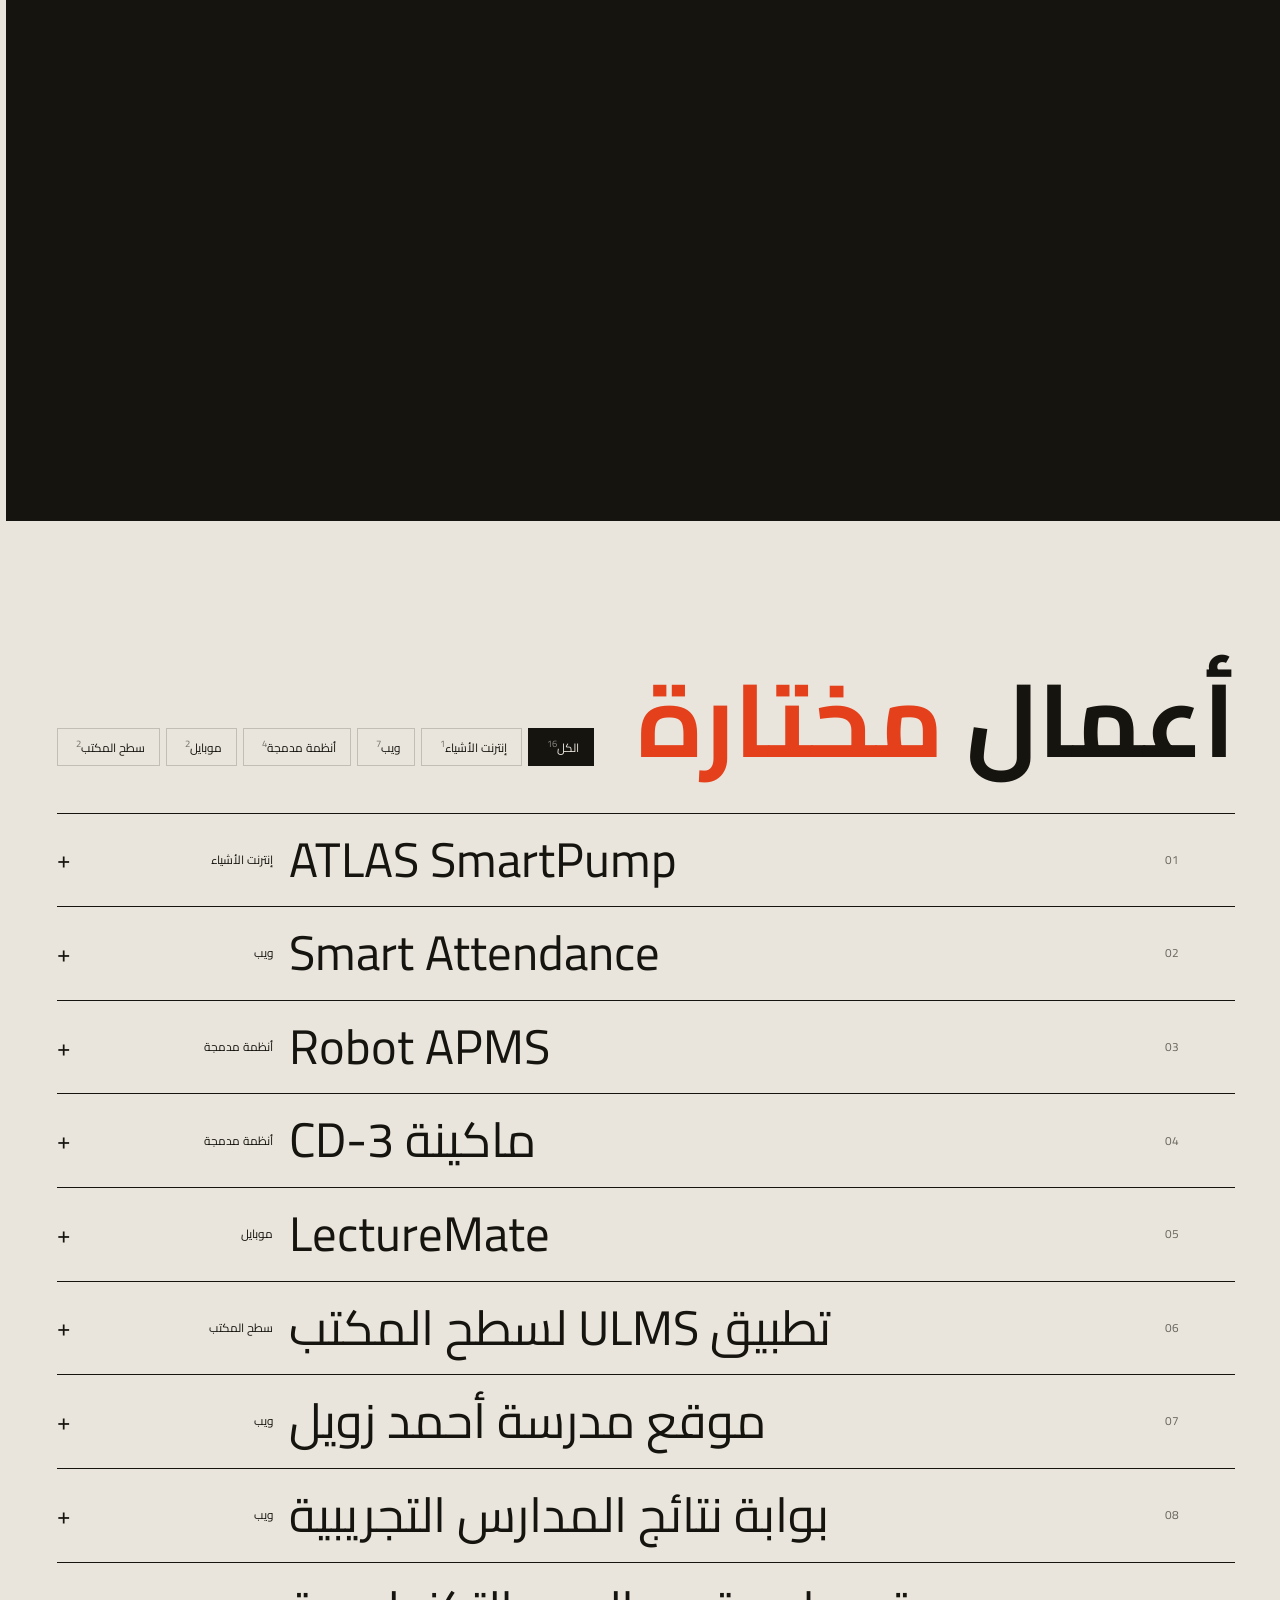
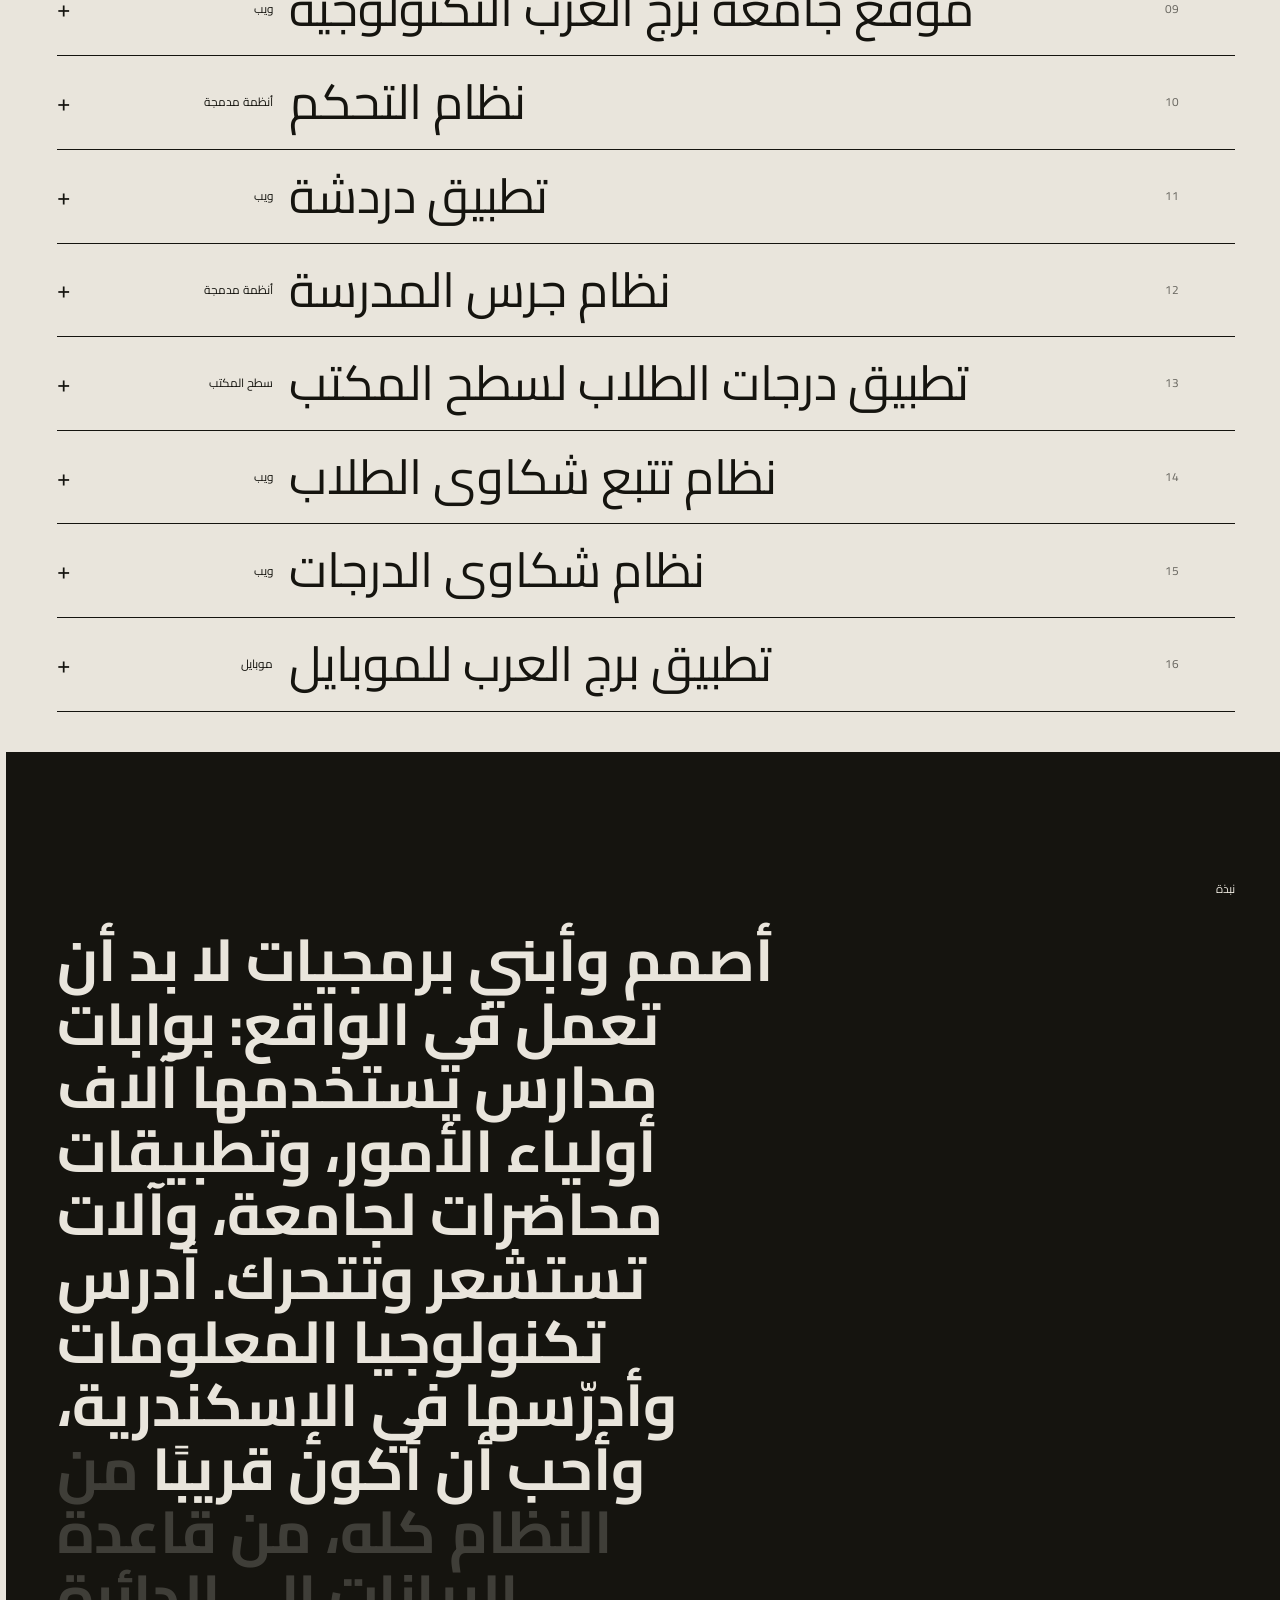
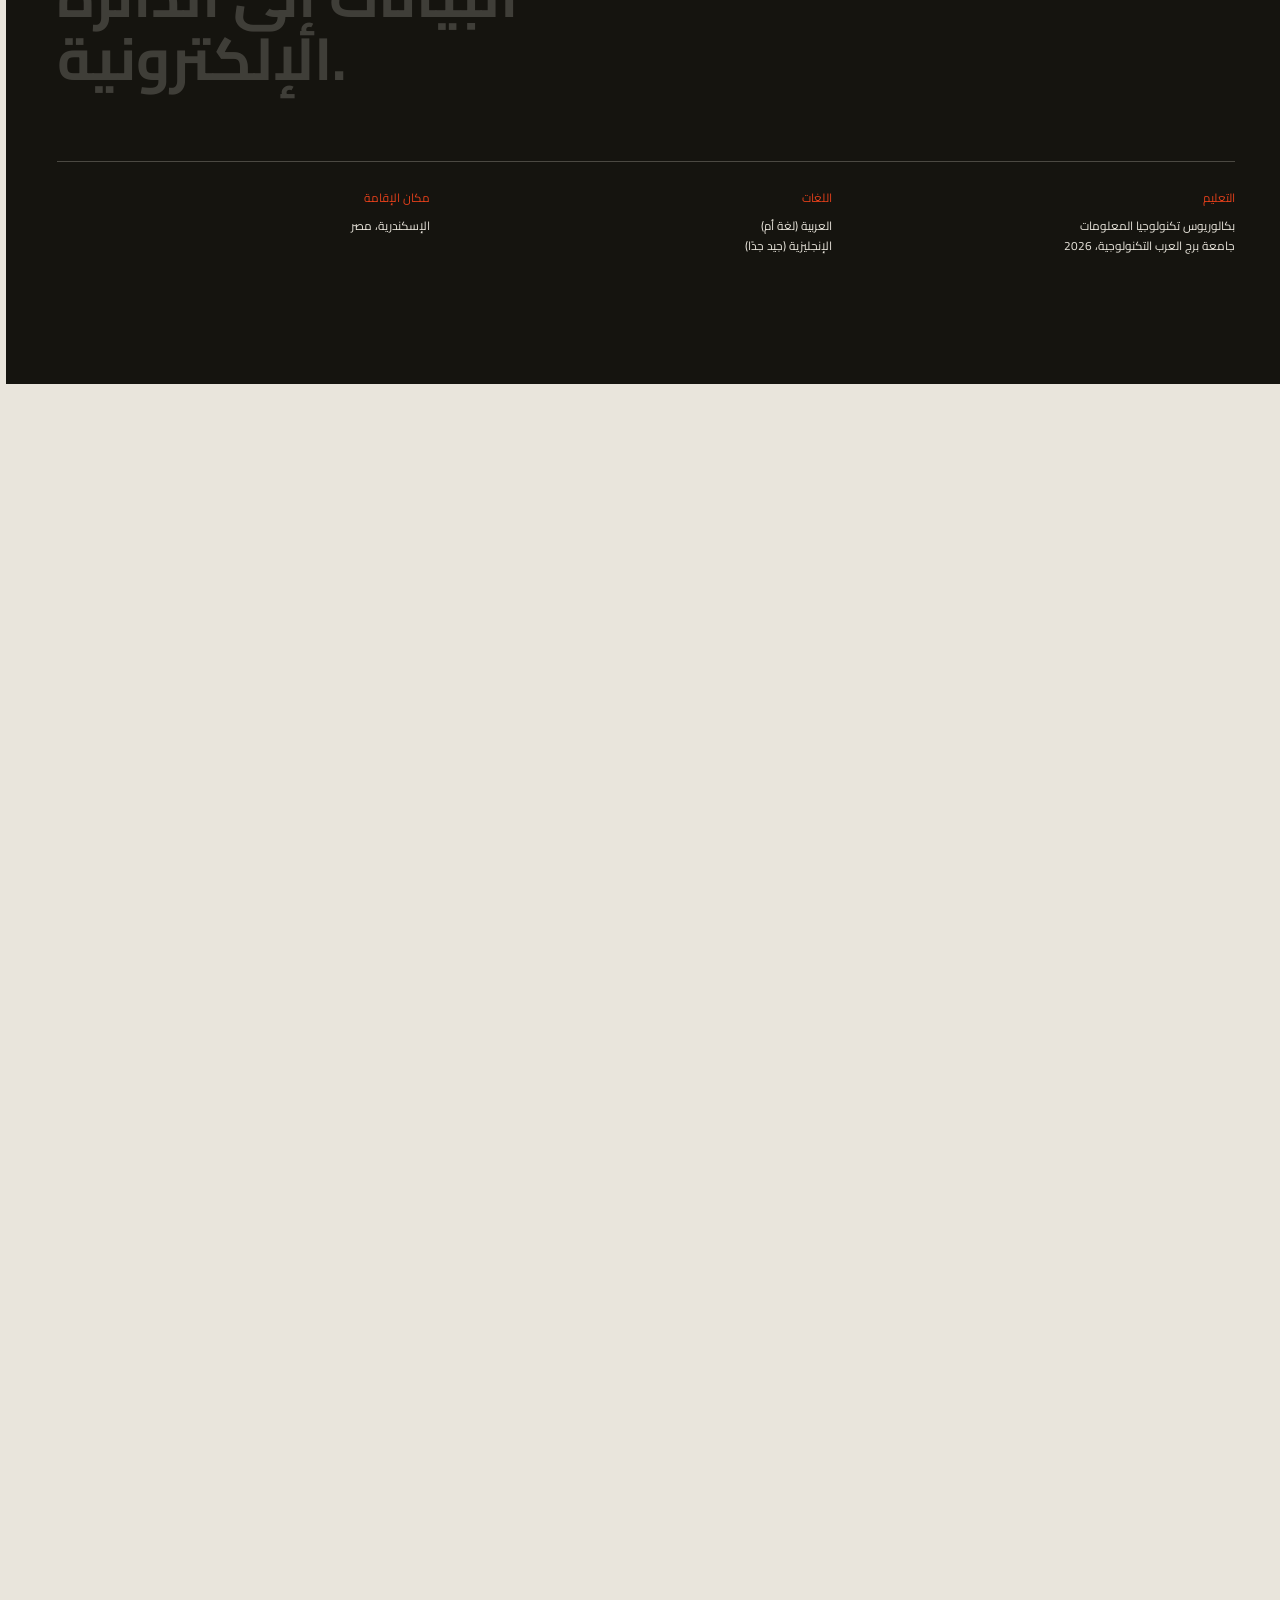
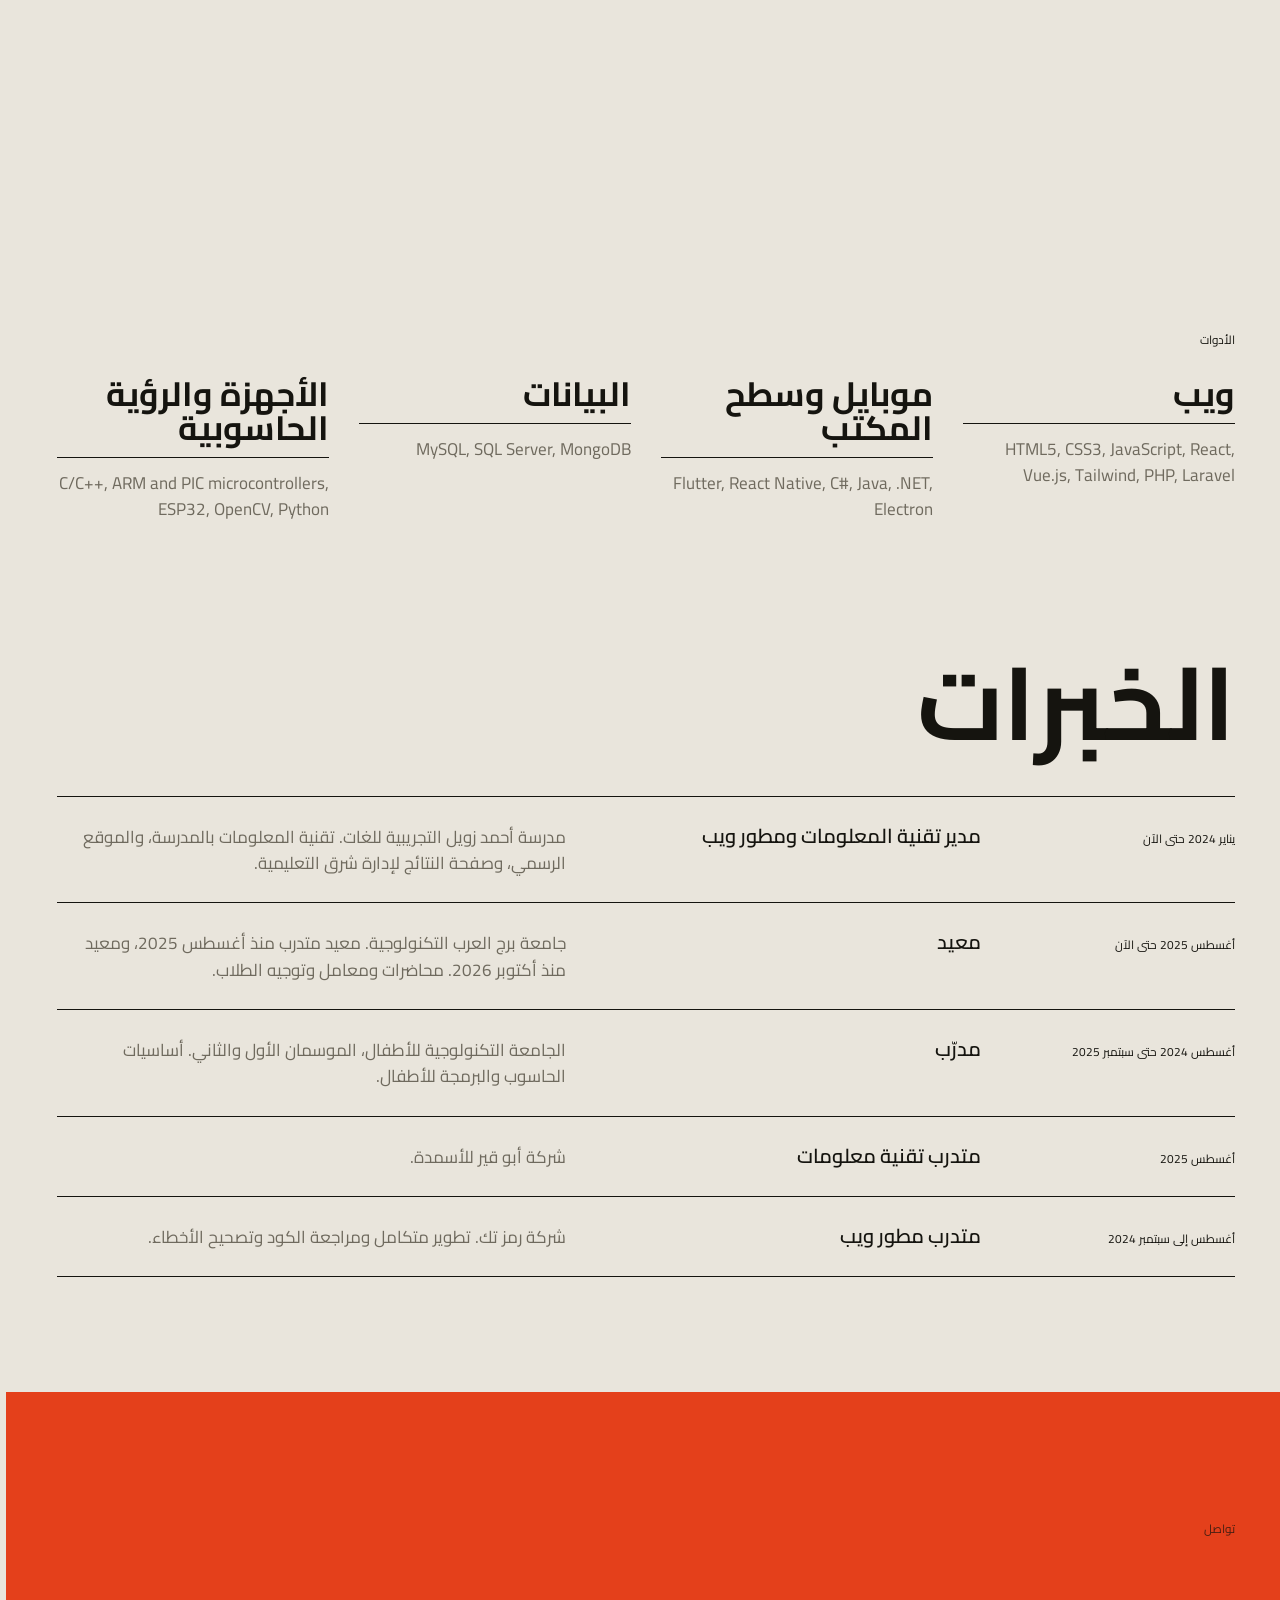
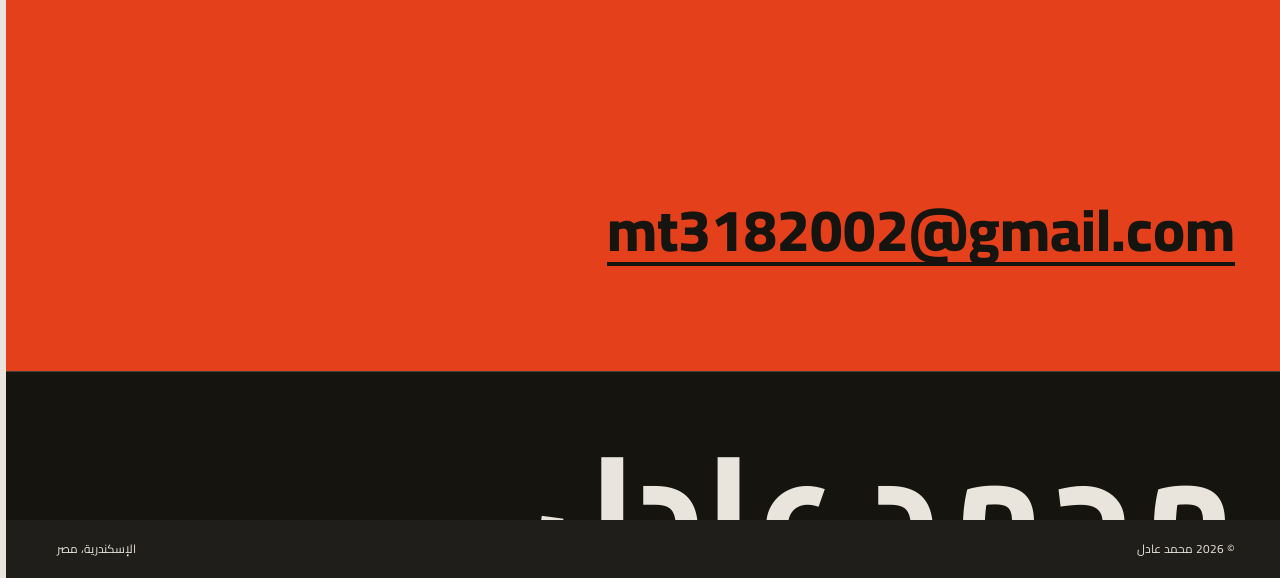
==== commit ef9ec311: "Add files via upload" ====
--- a/ar.html
+++ b/ar.html
@@ -90,7 +90,7 @@
   <div class="sec-head"><h2 class="serif rv">الخبرات</h2></div>
   <ul class="tl">
     <li class="rv"><span class="mono">يناير 2024 حتى الآن</span><h3>مدير تقنية المعلومات ومطور ويب</h3><p>مدرسة أحمد زويل التجريبية للغات. تقنية المعلومات بالمدرسة، والموقع الرسمي، وصفحة النتائج لإدارة شرق التعليمية.</p></li>
-    <li class="rv"><span class="mono">أغسطس 2025 حتى الآن</span><h3>معيد</h3><p>جامعة برج العرب التكنولوجية. محاضرات ومعامل وتوجيه الطلاب.</p></li>
+    <li class="rv"><span class="mono">أغسطس 2025 حتى الآن</span><h3>معيد</h3><p>جامعة برج العرب التكنولوجية. معيد متدرب منذ أغسطس 2025، ومعيد منذ أكتوبر 2026. محاضرات ومعامل وتوجيه الطلاب.</p></li>
     <li class="rv"><span class="mono">أغسطس 2024 حتى سبتمبر 2025</span><h3>مدرّب</h3><p>الجامعة التكنولوجية للأطفال، الموسمان الأول والثاني. أساسيات الحاسوب والبرمجة للأطفال.</p></li>
     <li class="rv"><span class="mono">أغسطس 2025</span><h3>متدرب تقنية معلومات</h3><p>شركة أبو قير للأسمدة.</p></li>
     <li class="rv"><span class="mono">أغسطس إلى سبتمبر 2024</span><h3>متدرب مطور ويب</h3><p>شركة رمز تك. تطوير متكامل ومراجعة الكود وتصحيح الأخطاء.</p></li>
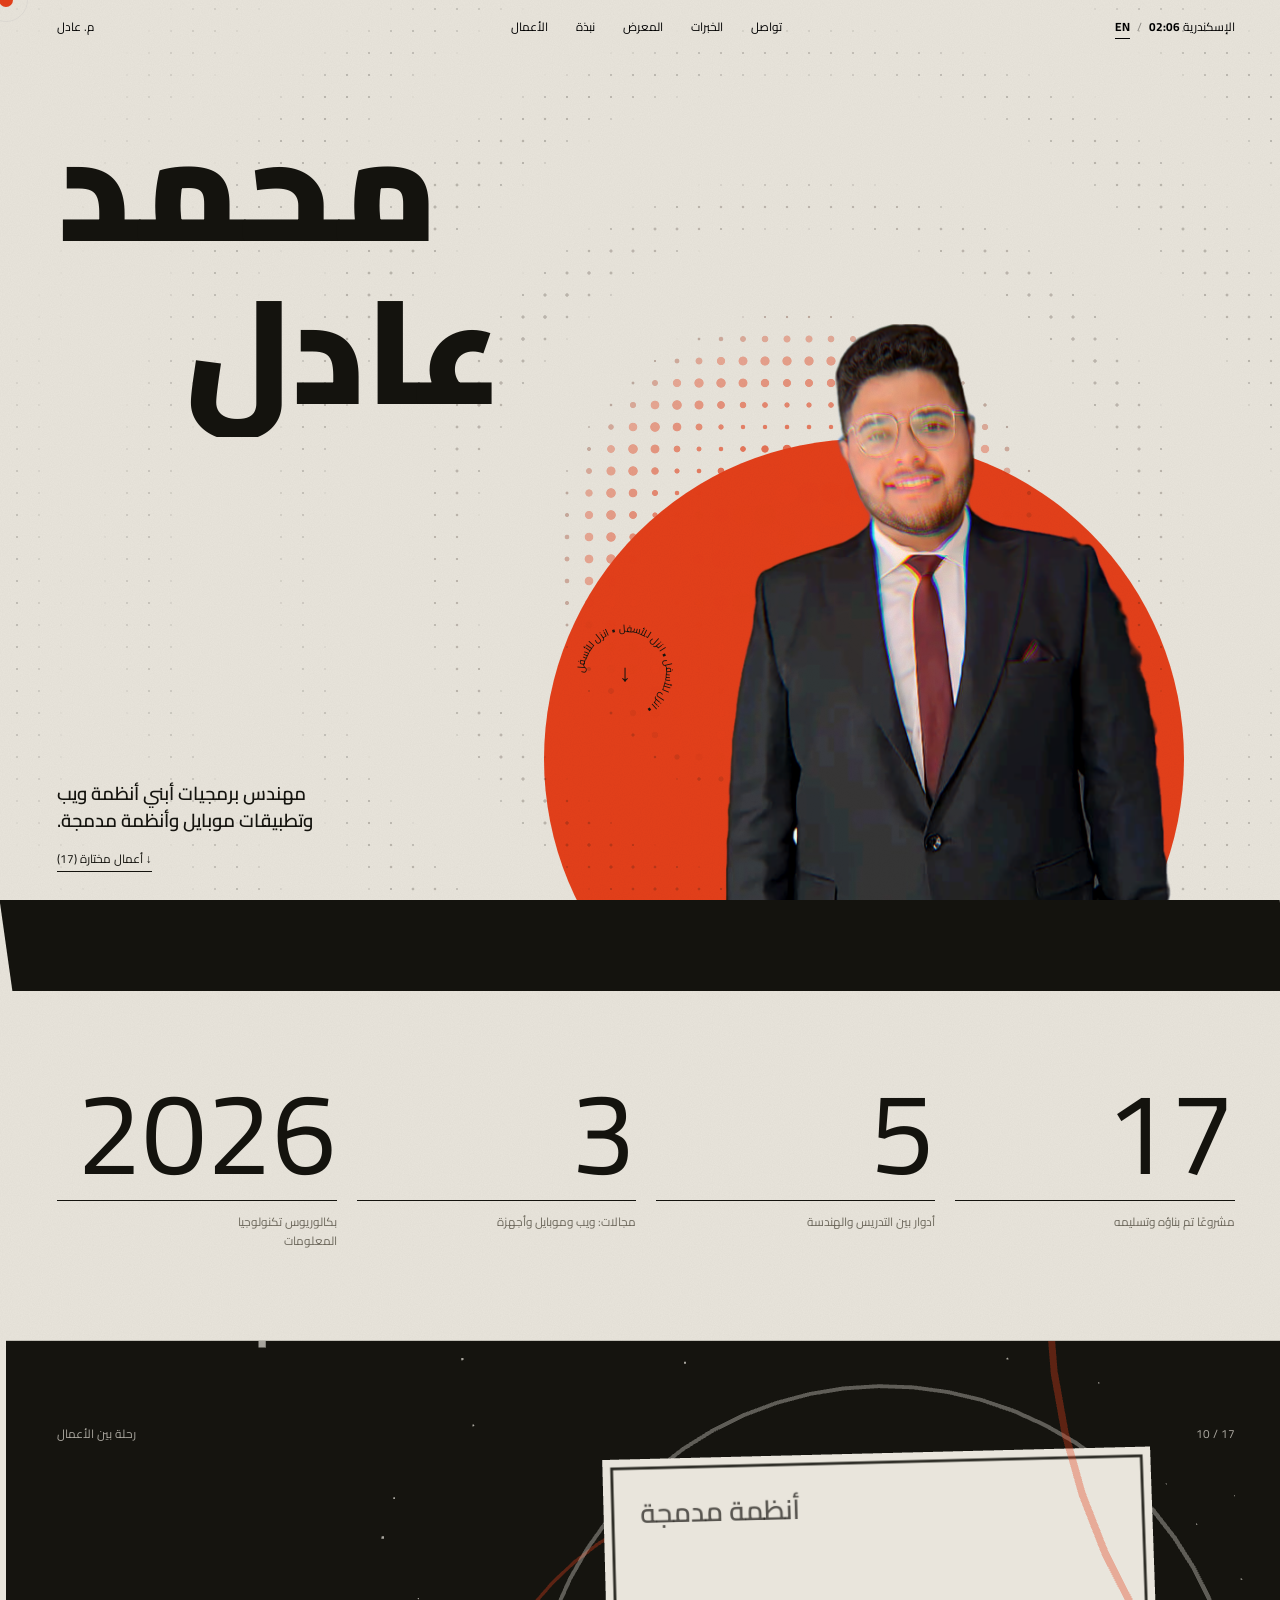
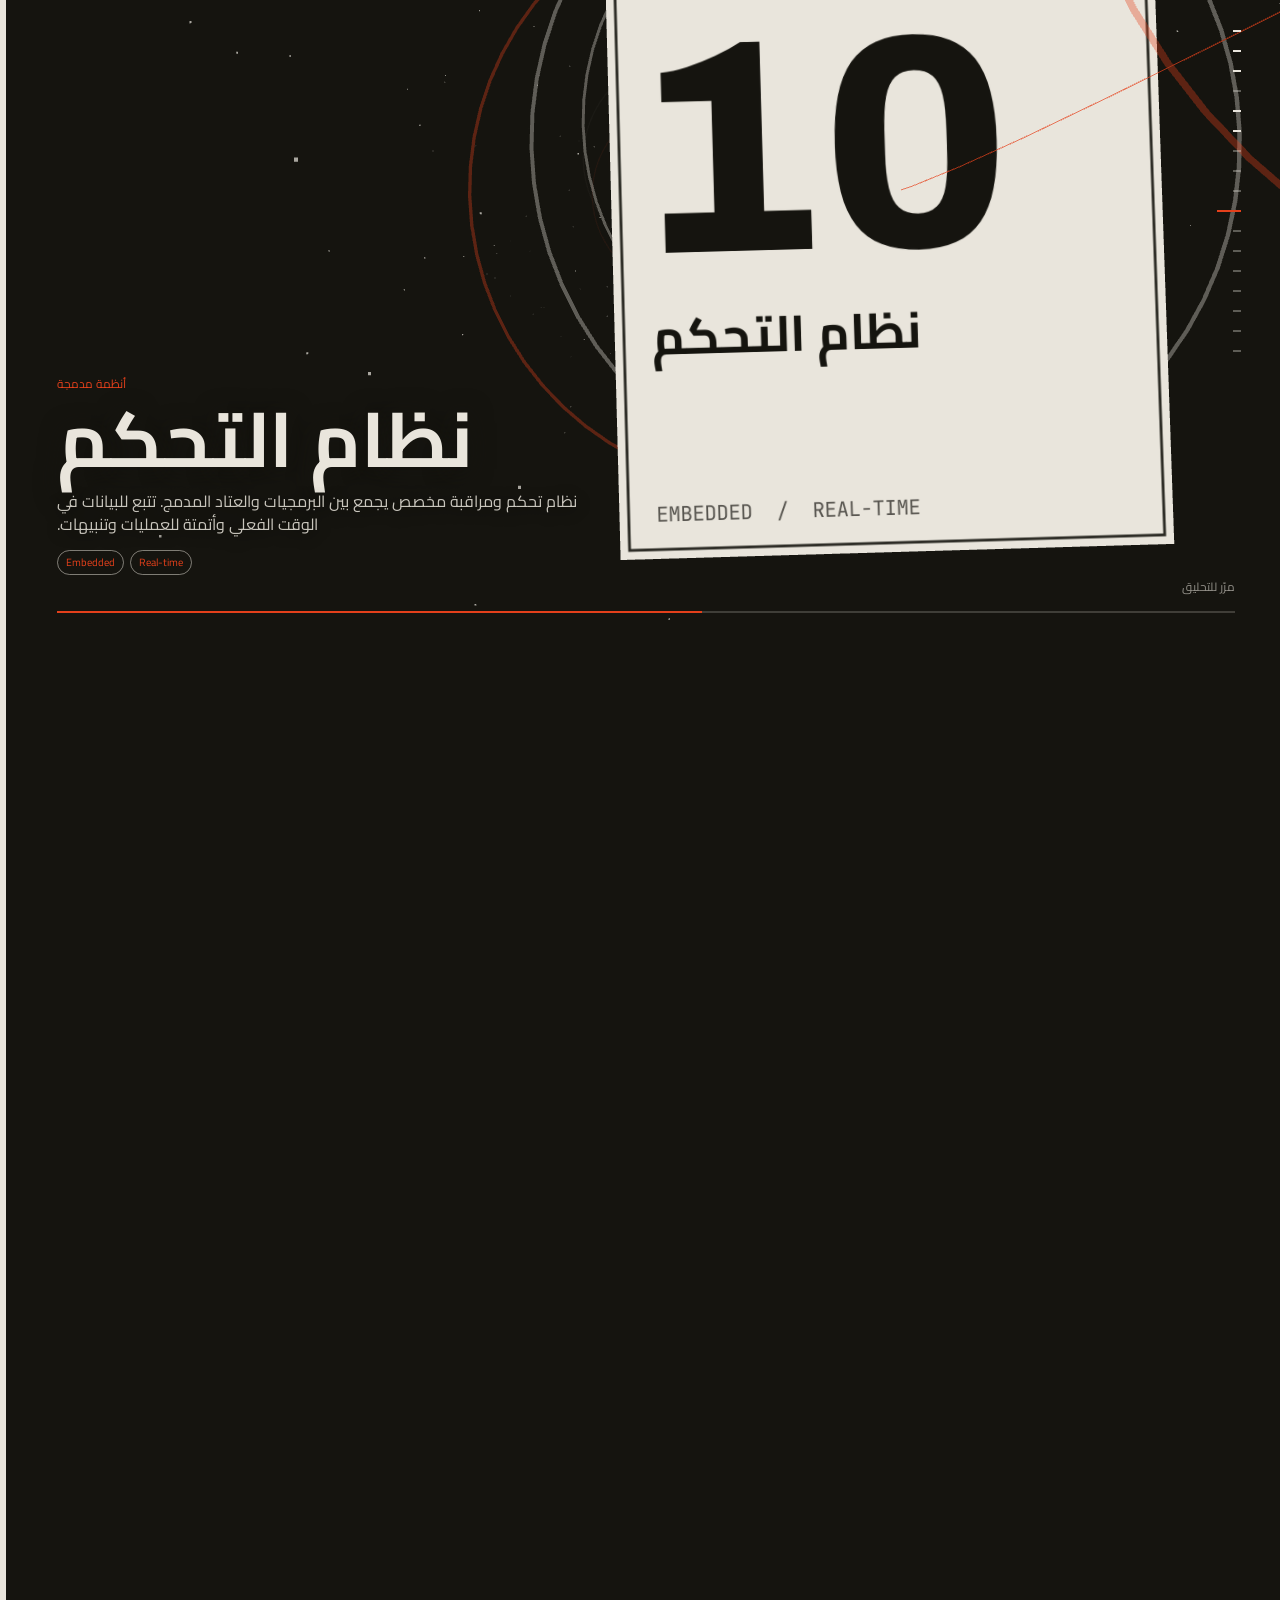
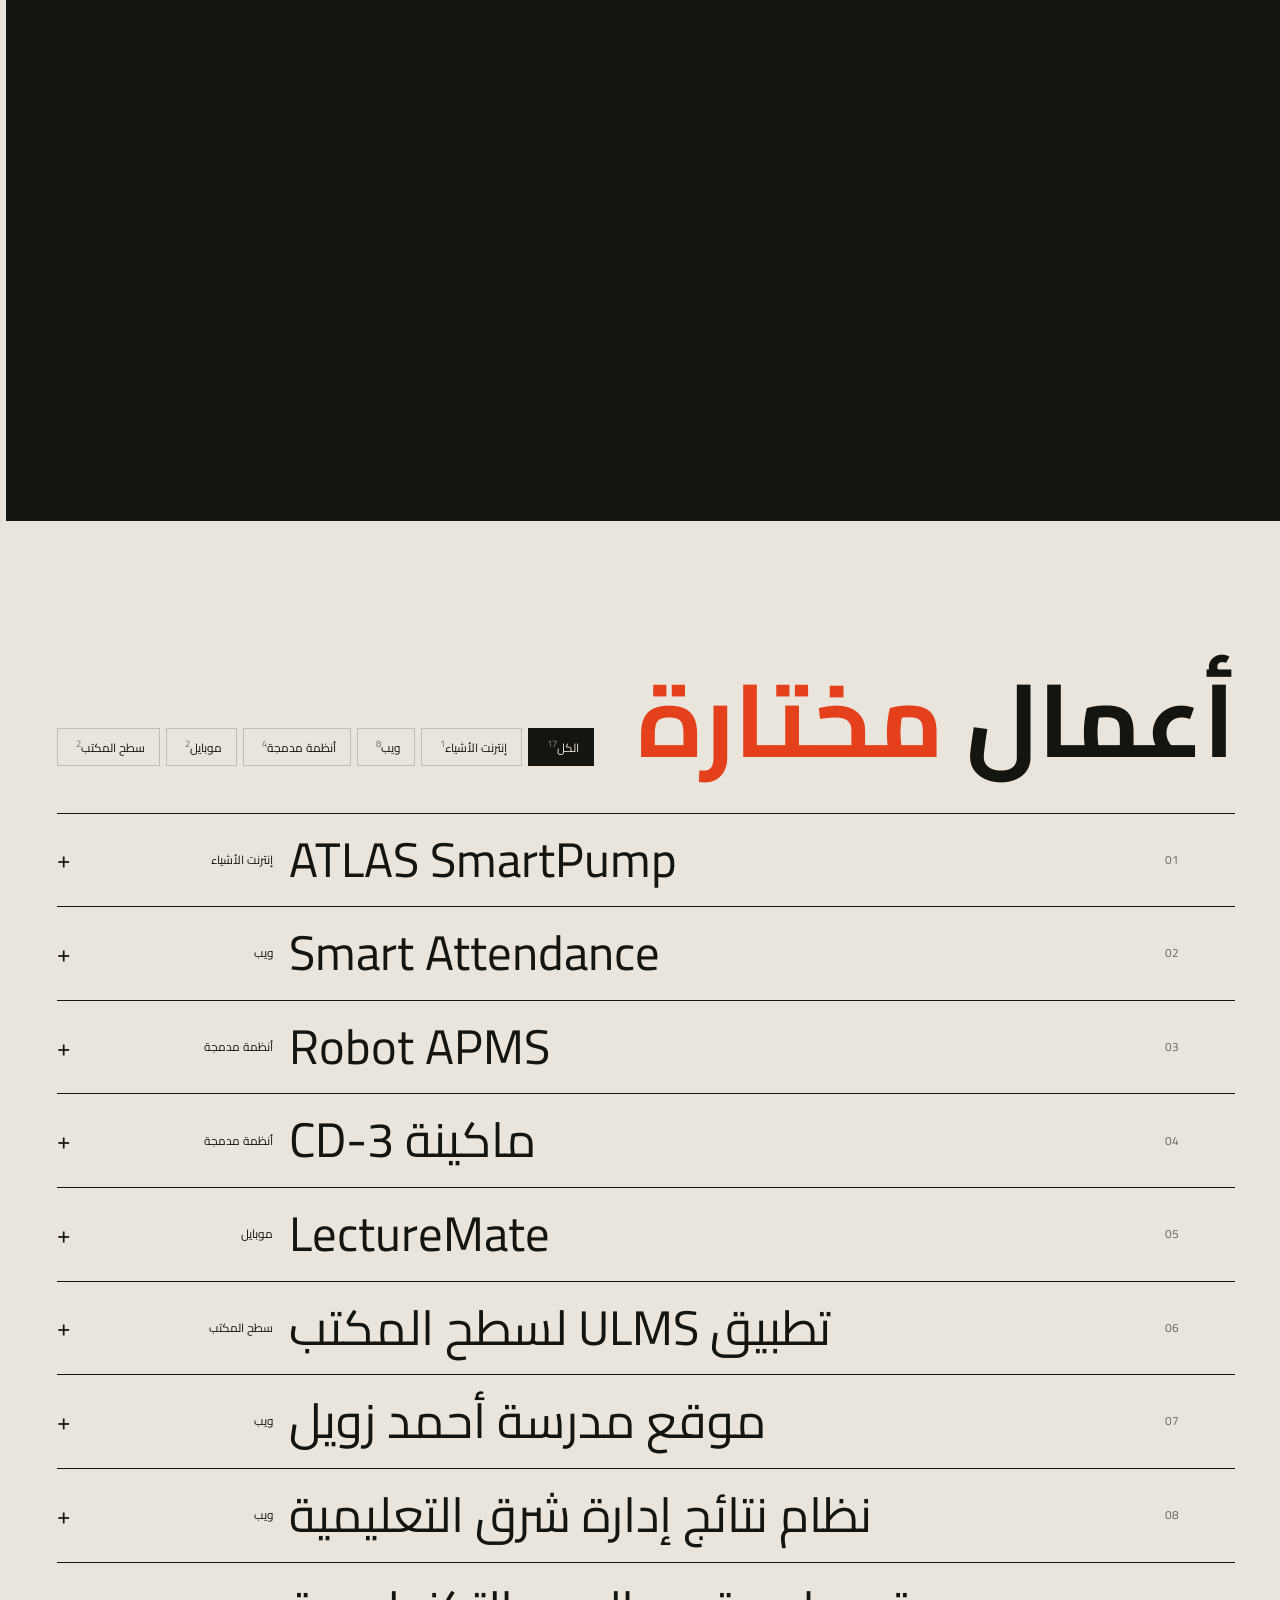
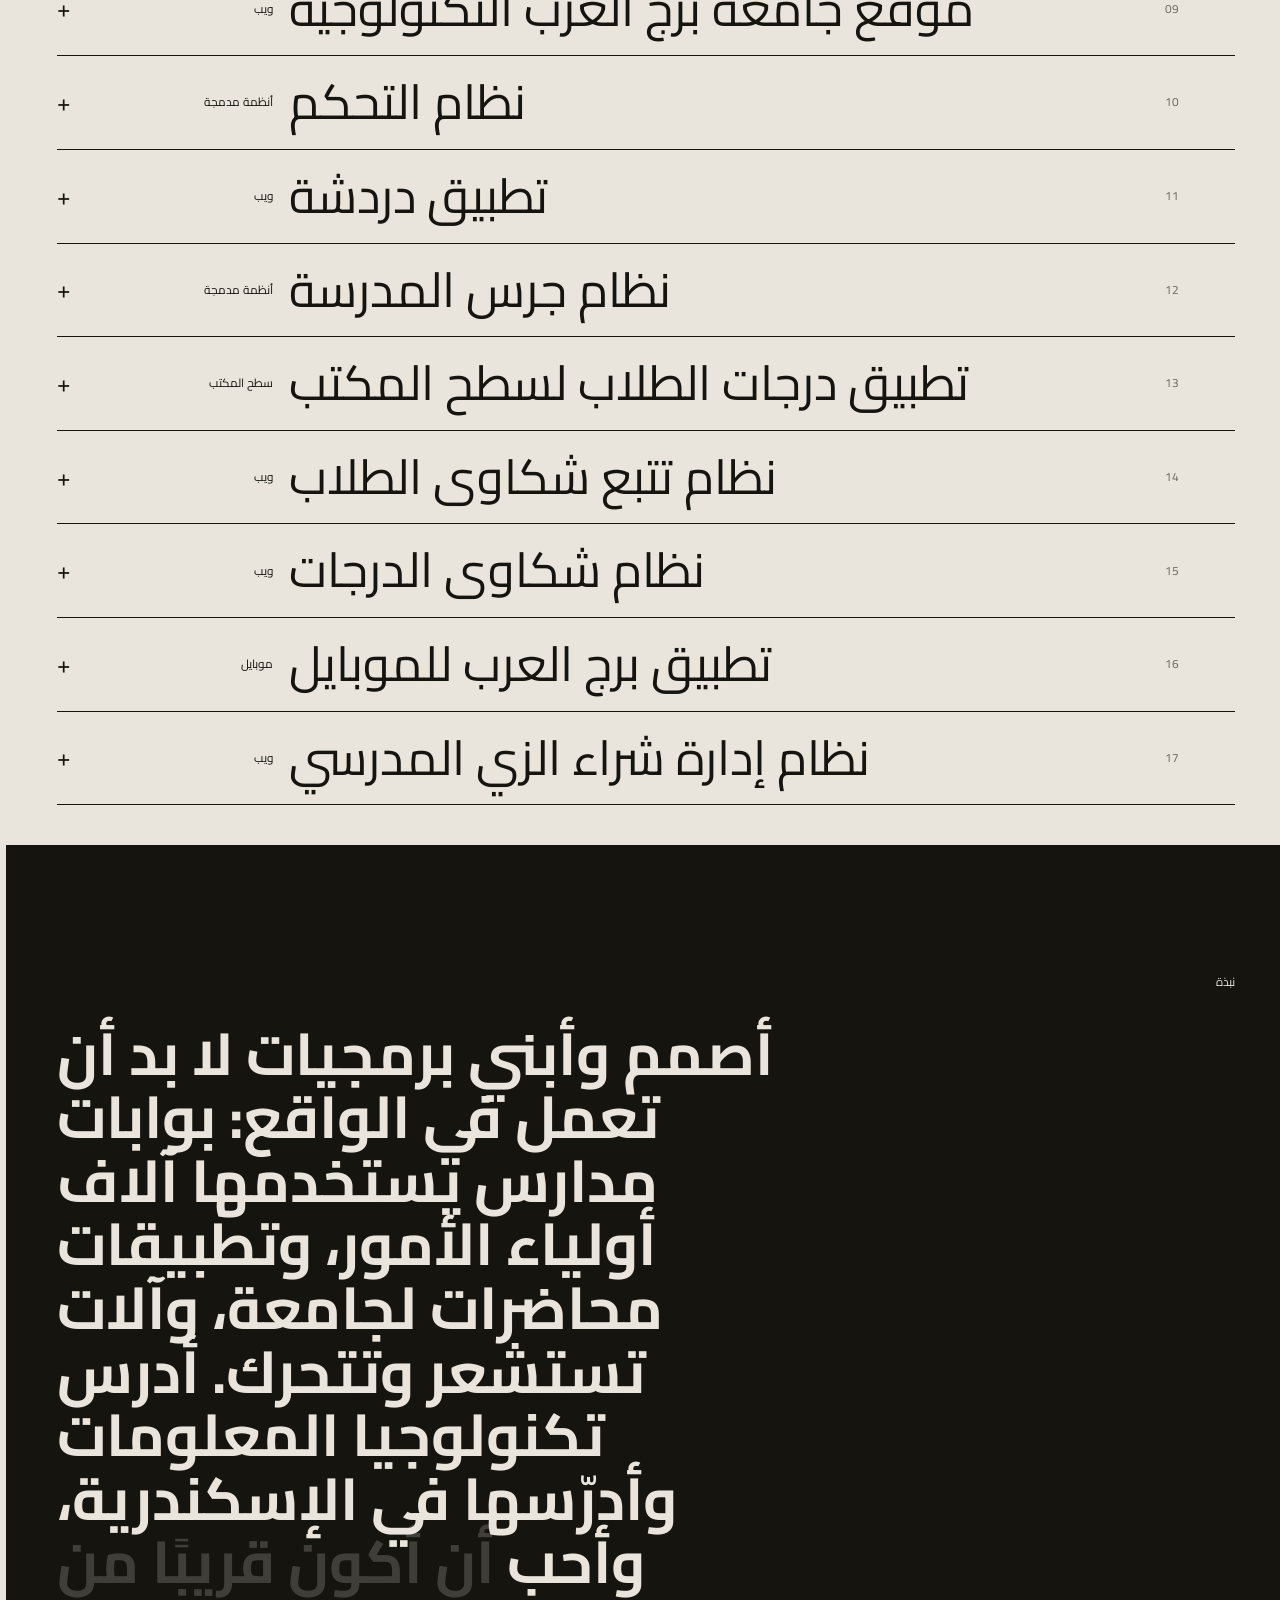
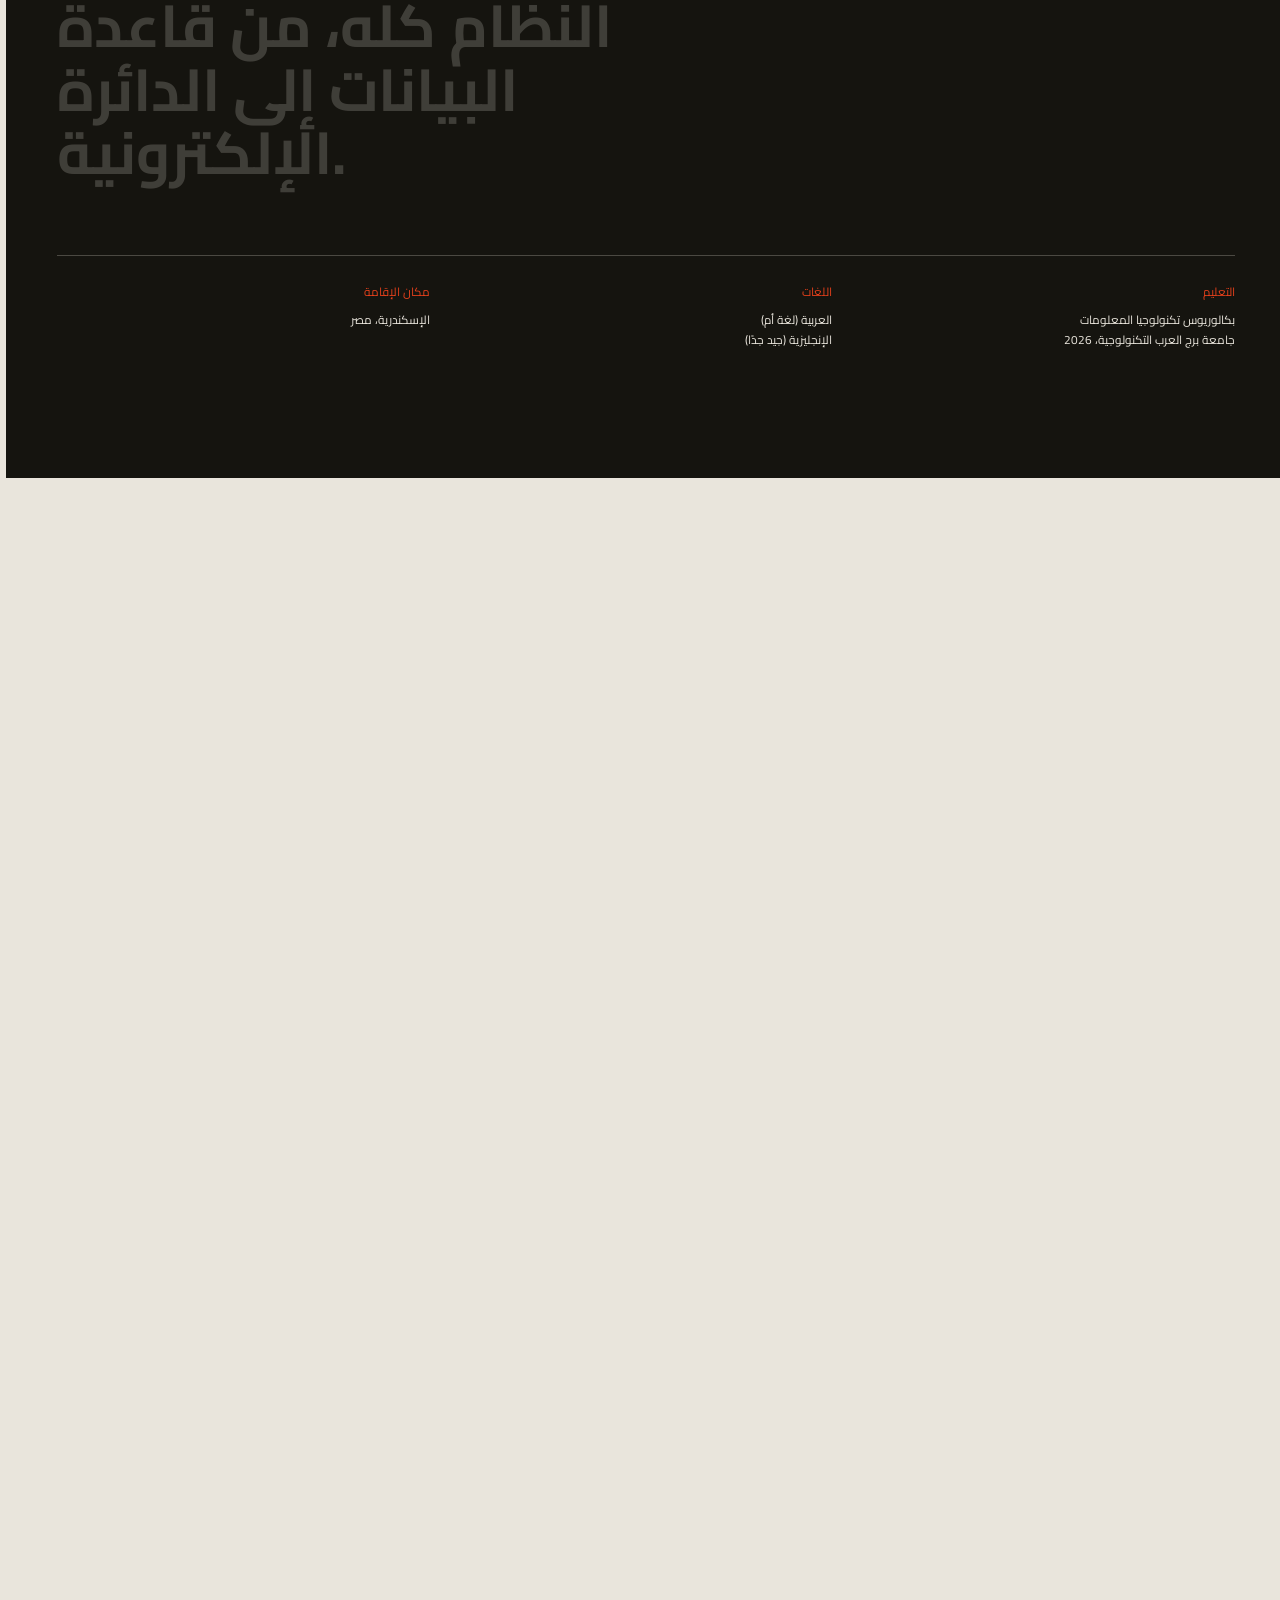
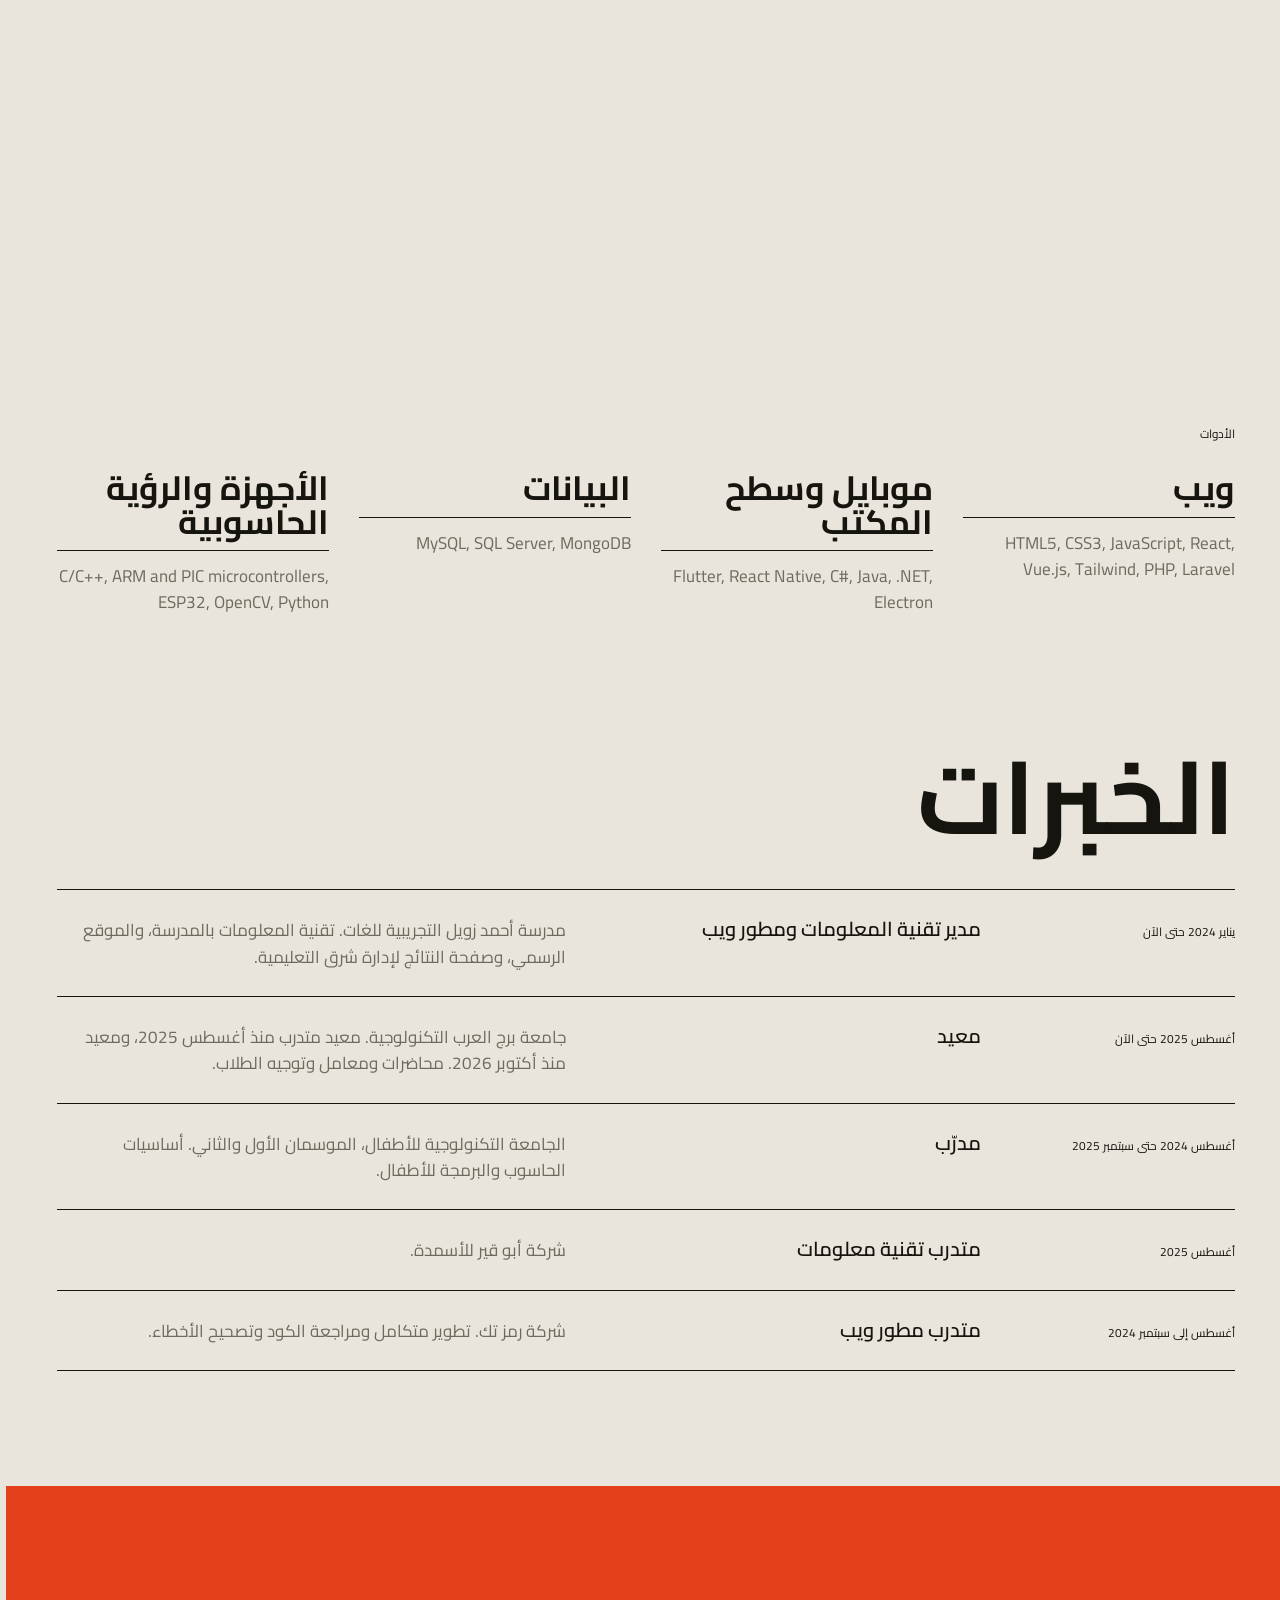
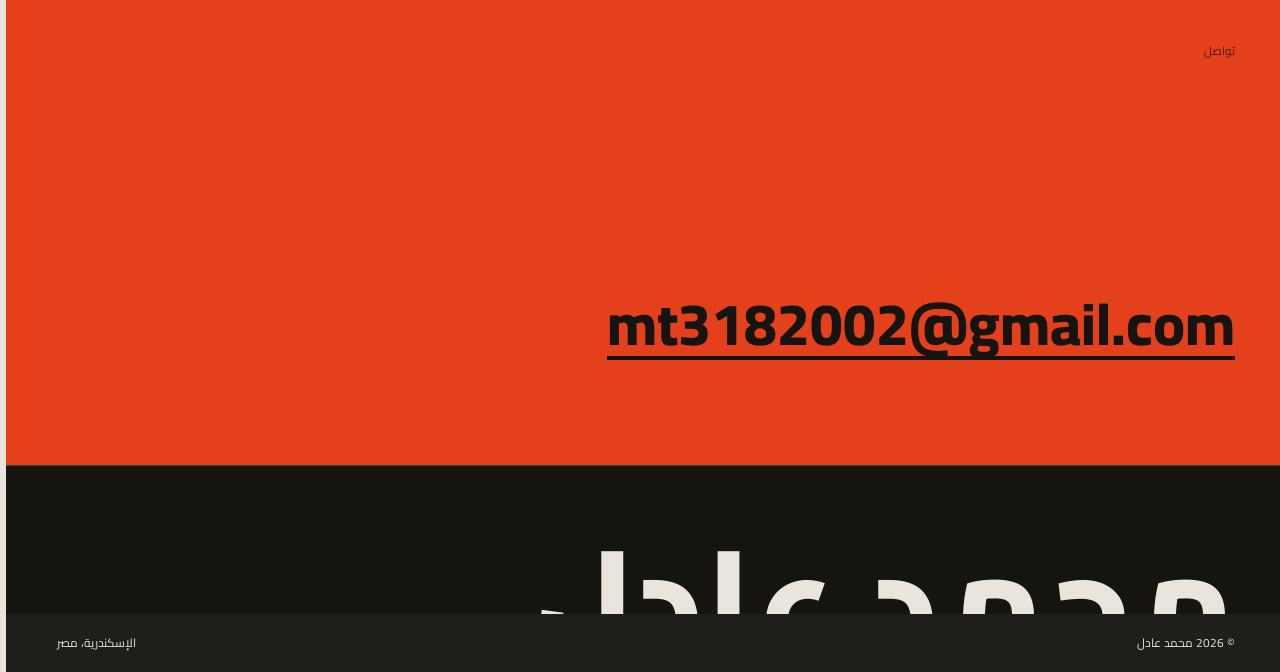
==== commit a0cc0712: "Add files via upload" ====
--- a/ar.html
+++ b/ar.html
@@ -39,7 +39,7 @@
 <div class="strip"><div class="strip-in" id="strip"></div></div>
 
 <section class="stats">
-  <div class="rv"><b class="cnt" data-to="16">0</b><span class="mono">مشروعًا تم بناؤه وتسليمه</span></div>
+  <div class="rv"><b class="cnt" data-to="17">0</b><span class="mono">مشروعًا تم بناؤه وتسليمه</span></div>
   <div class="rv"><b class="cnt" data-to="5">0</b><span class="mono">أدوار بين التدريس والهندسة</span></div>
   <div class="rv"><b class="cnt" data-to="3">0</b><span class="mono">مجالات: ويب وموبايل وأجهزة</span></div>
   <div class="rv"><b class="cnt" data-to="2026">0</b><span class="mono">بكالوريوس تكنولوجيا المعلومات</span></div>
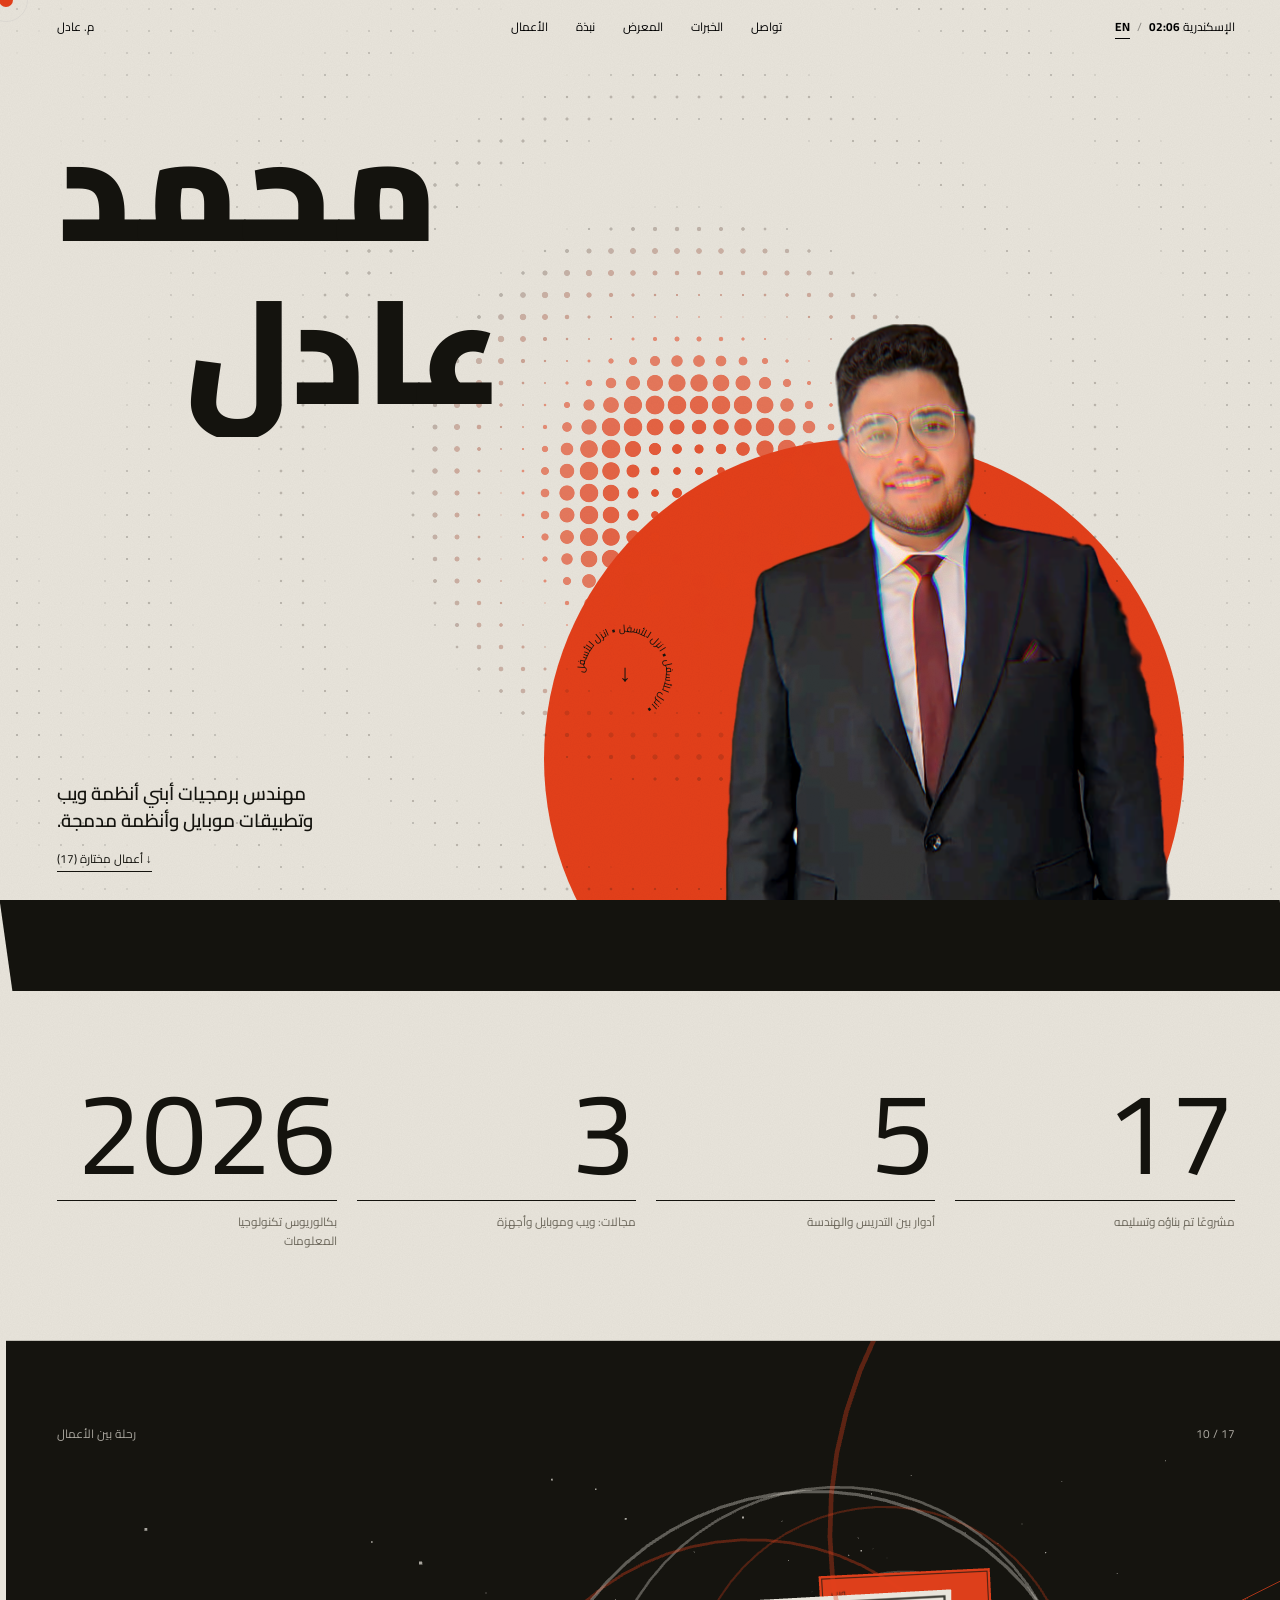
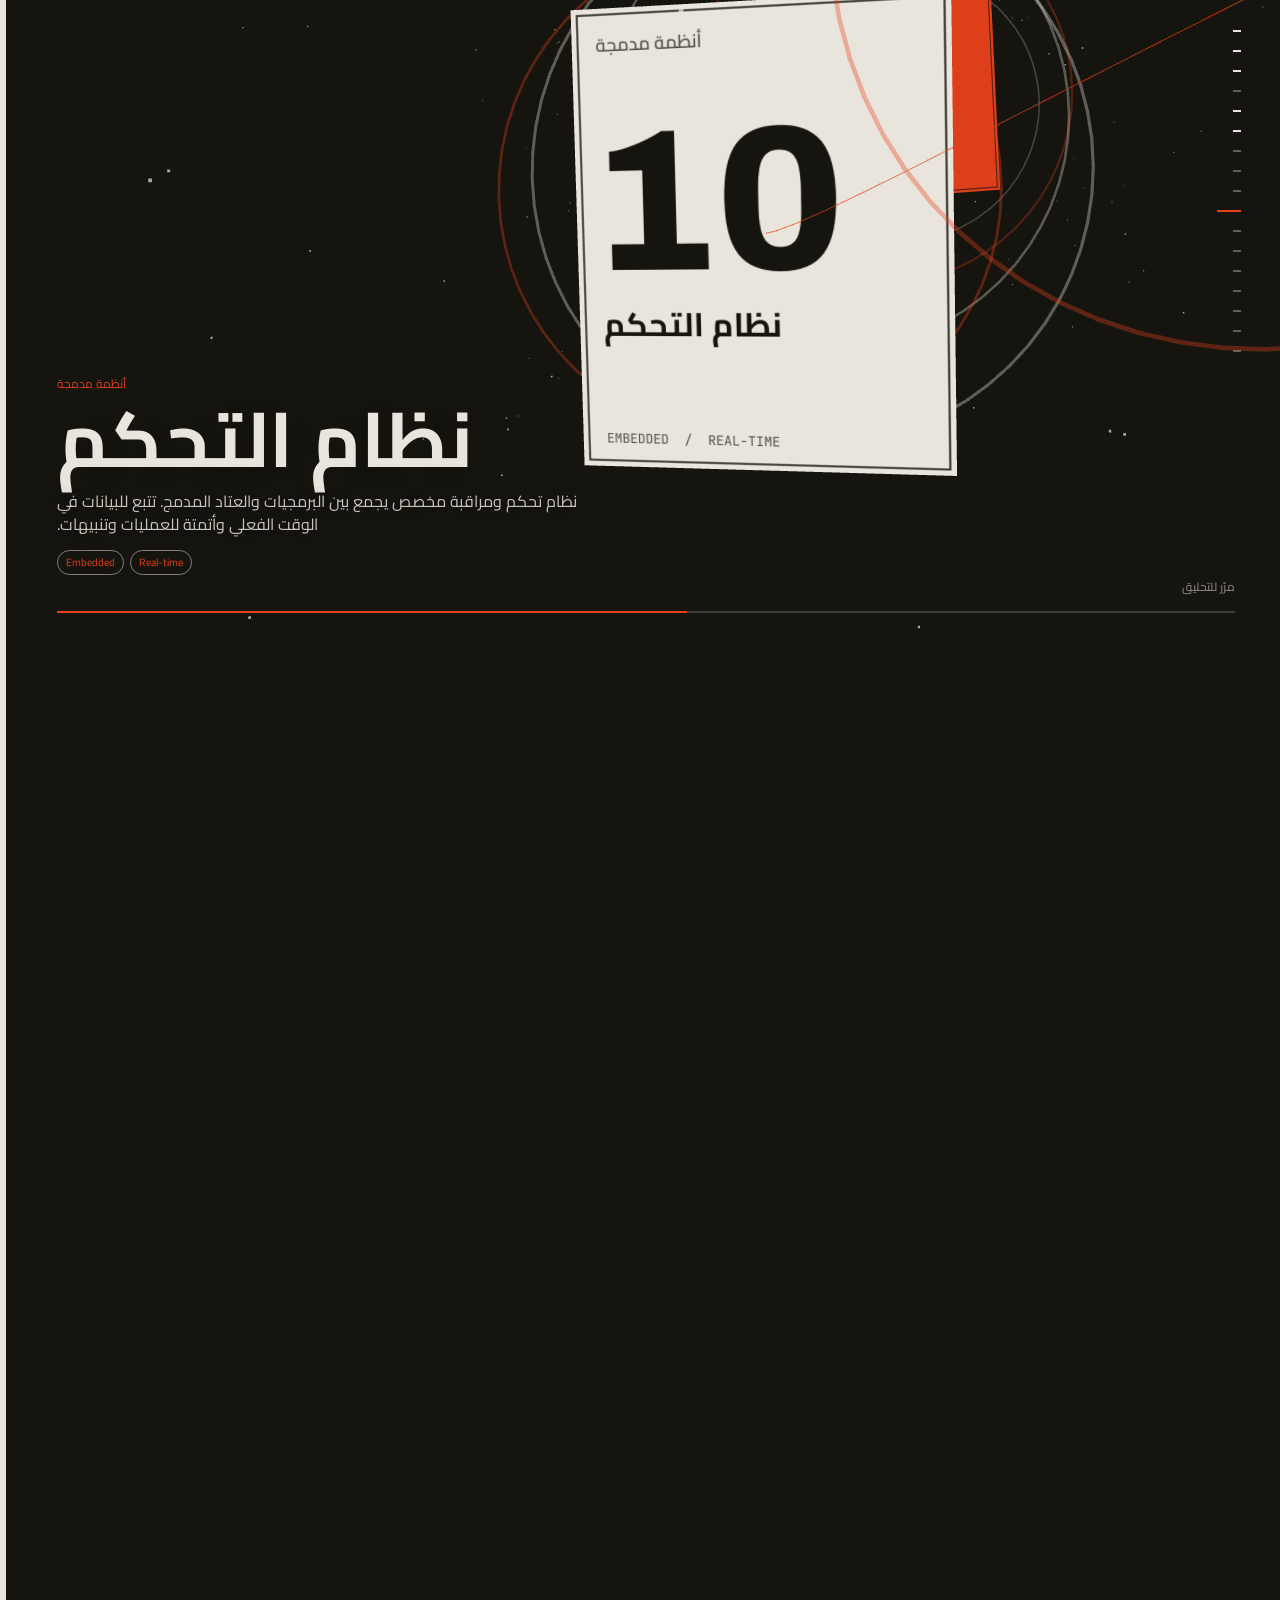
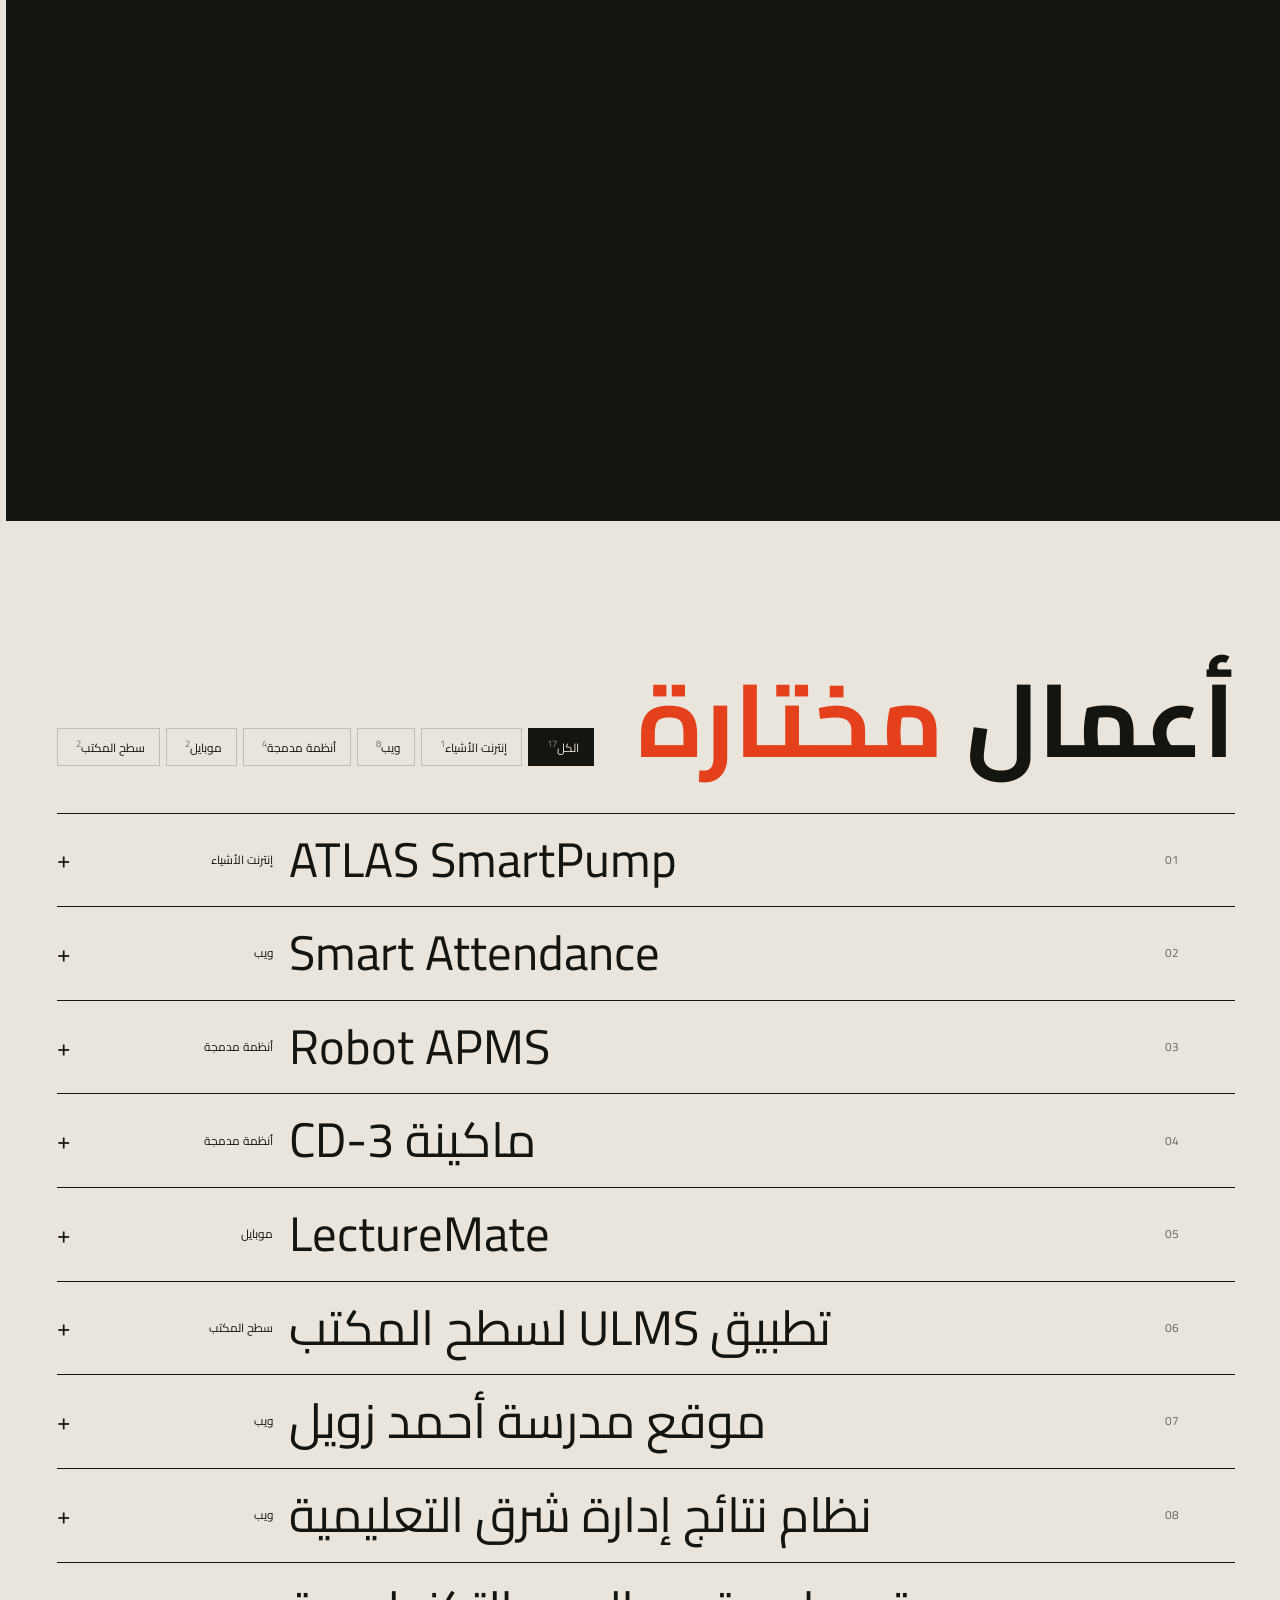
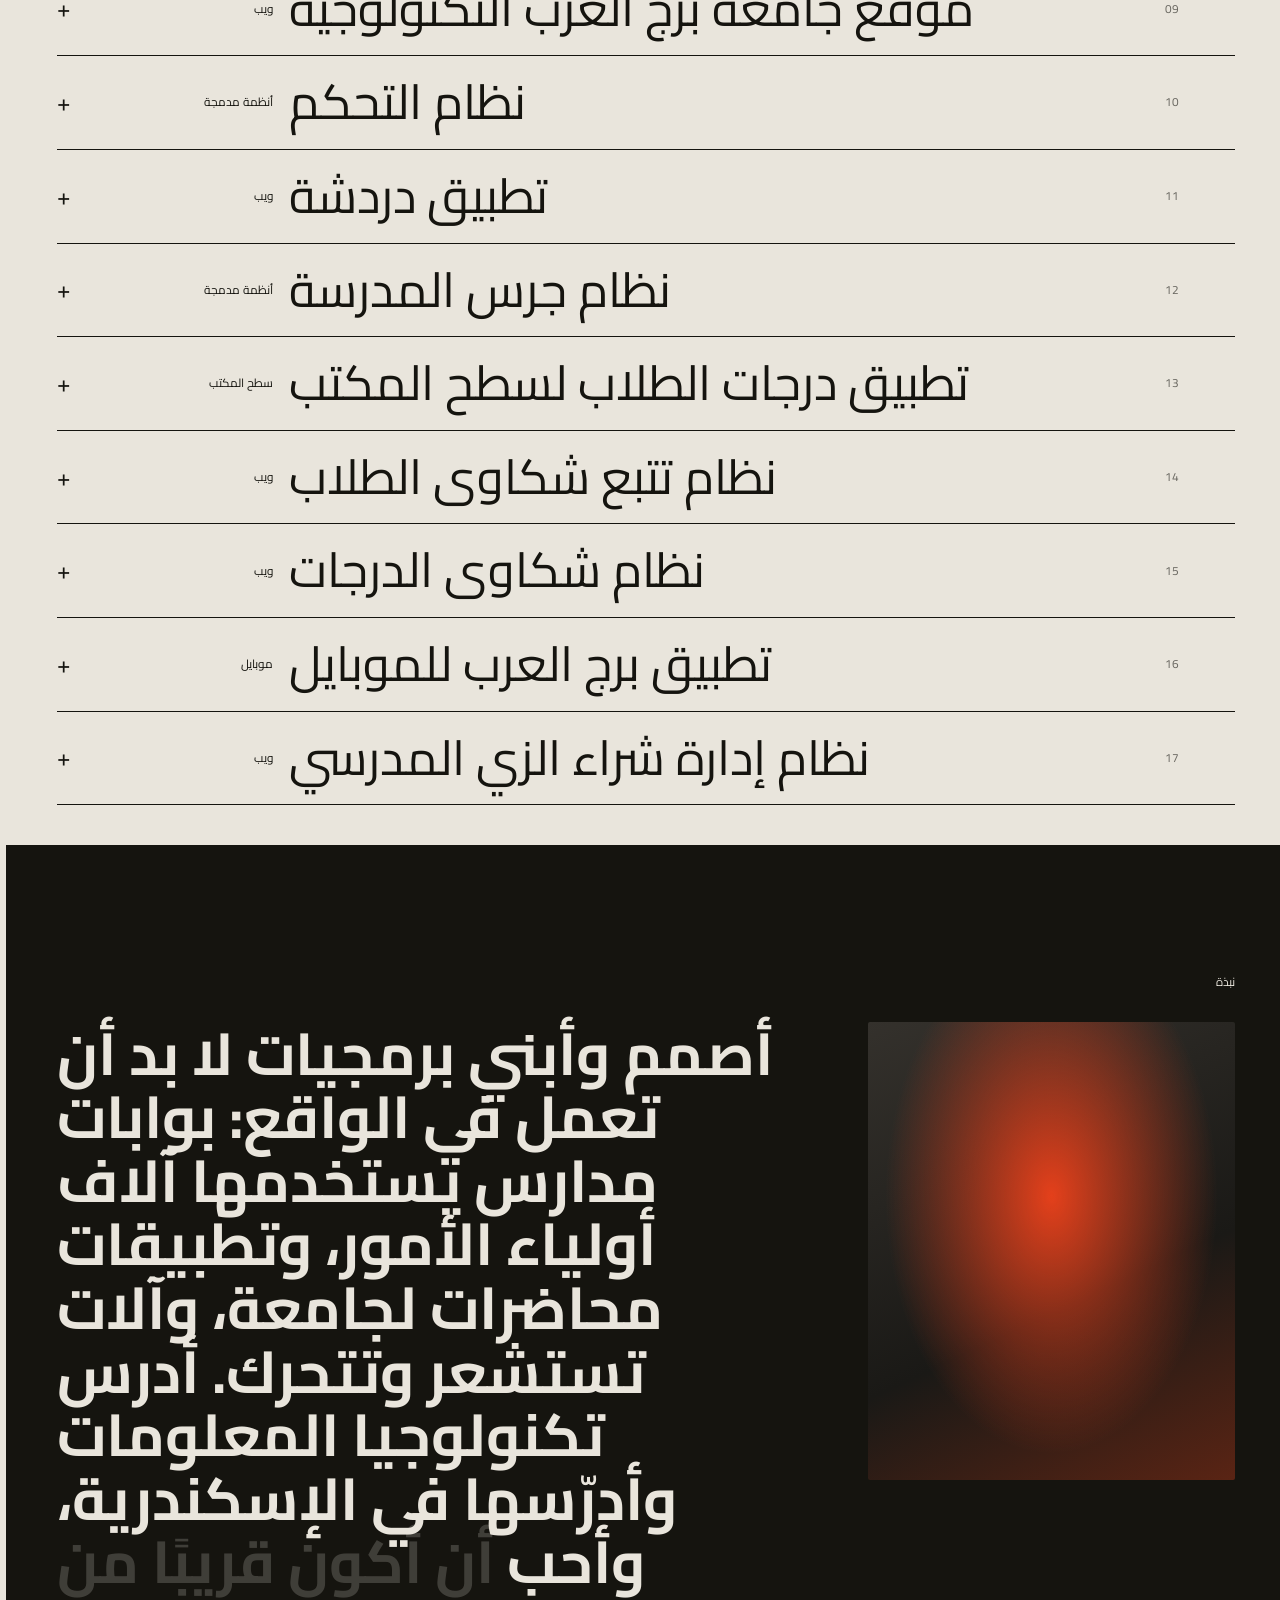
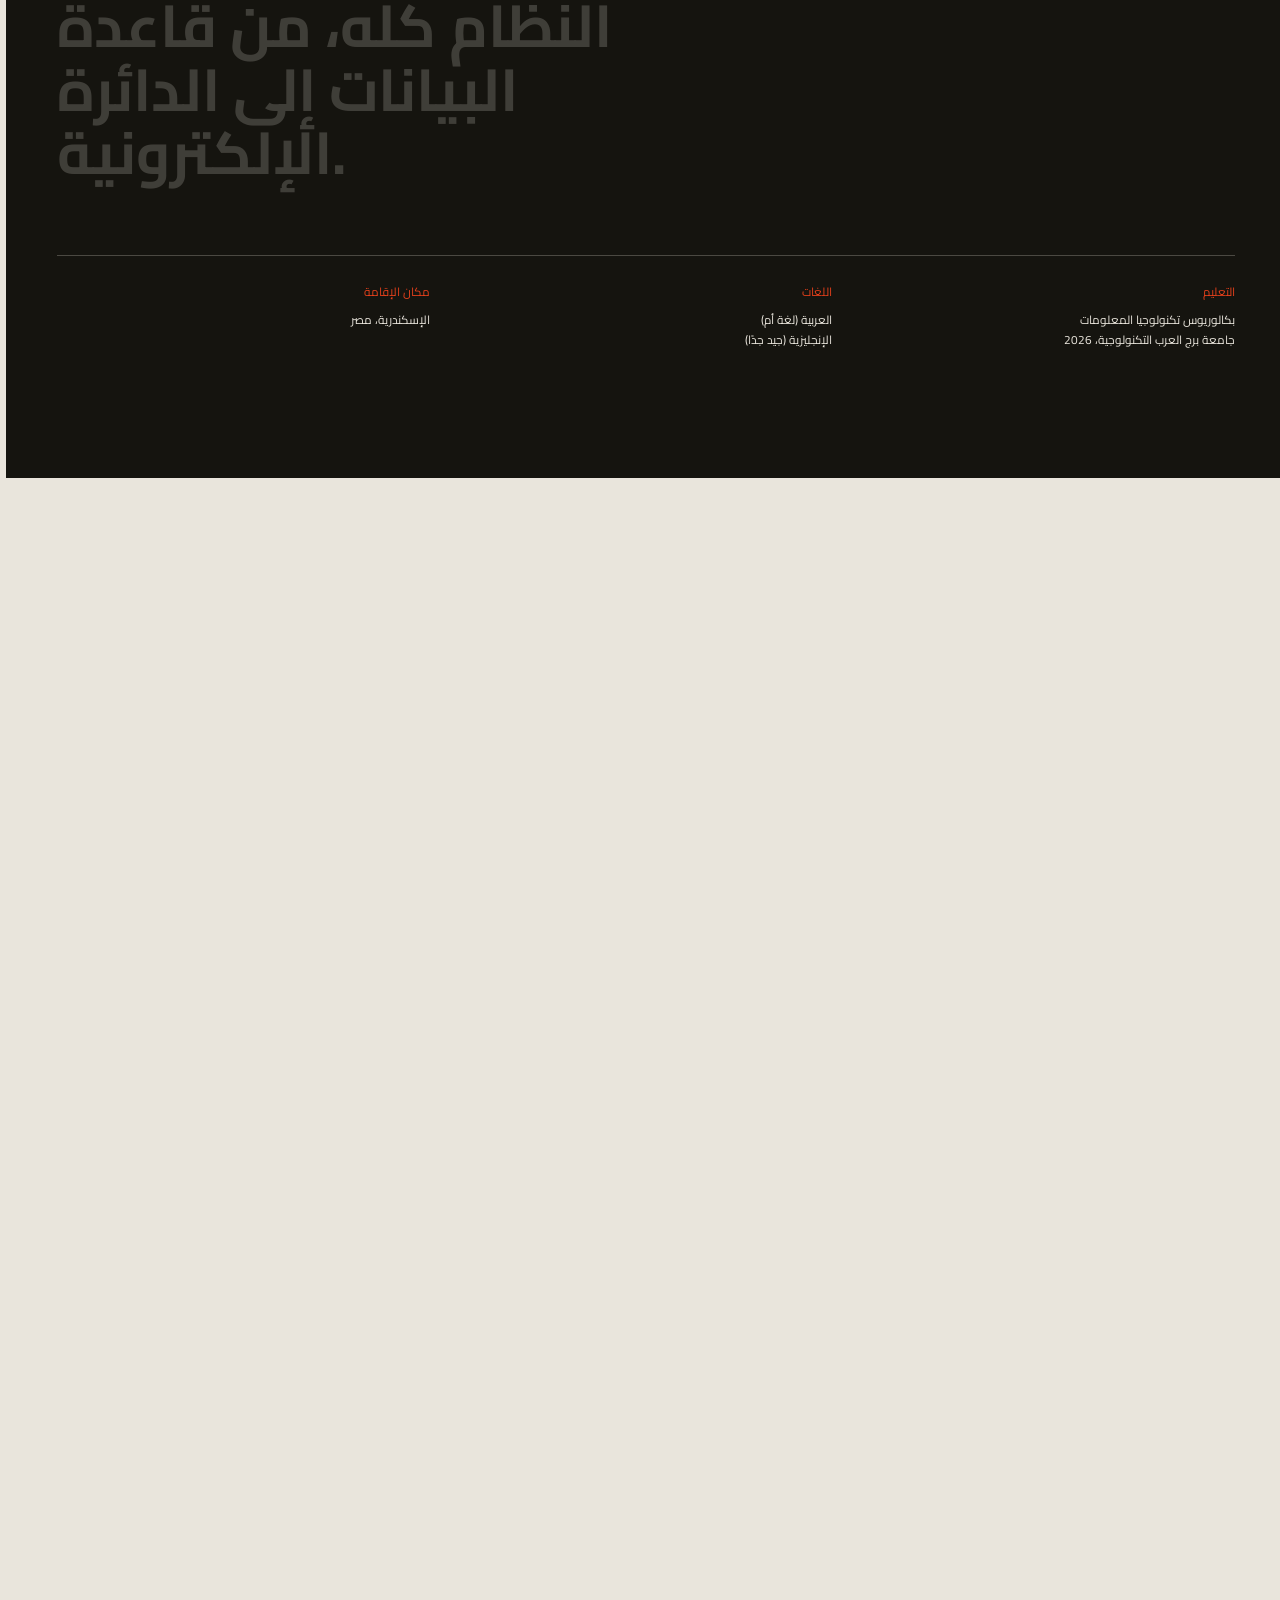
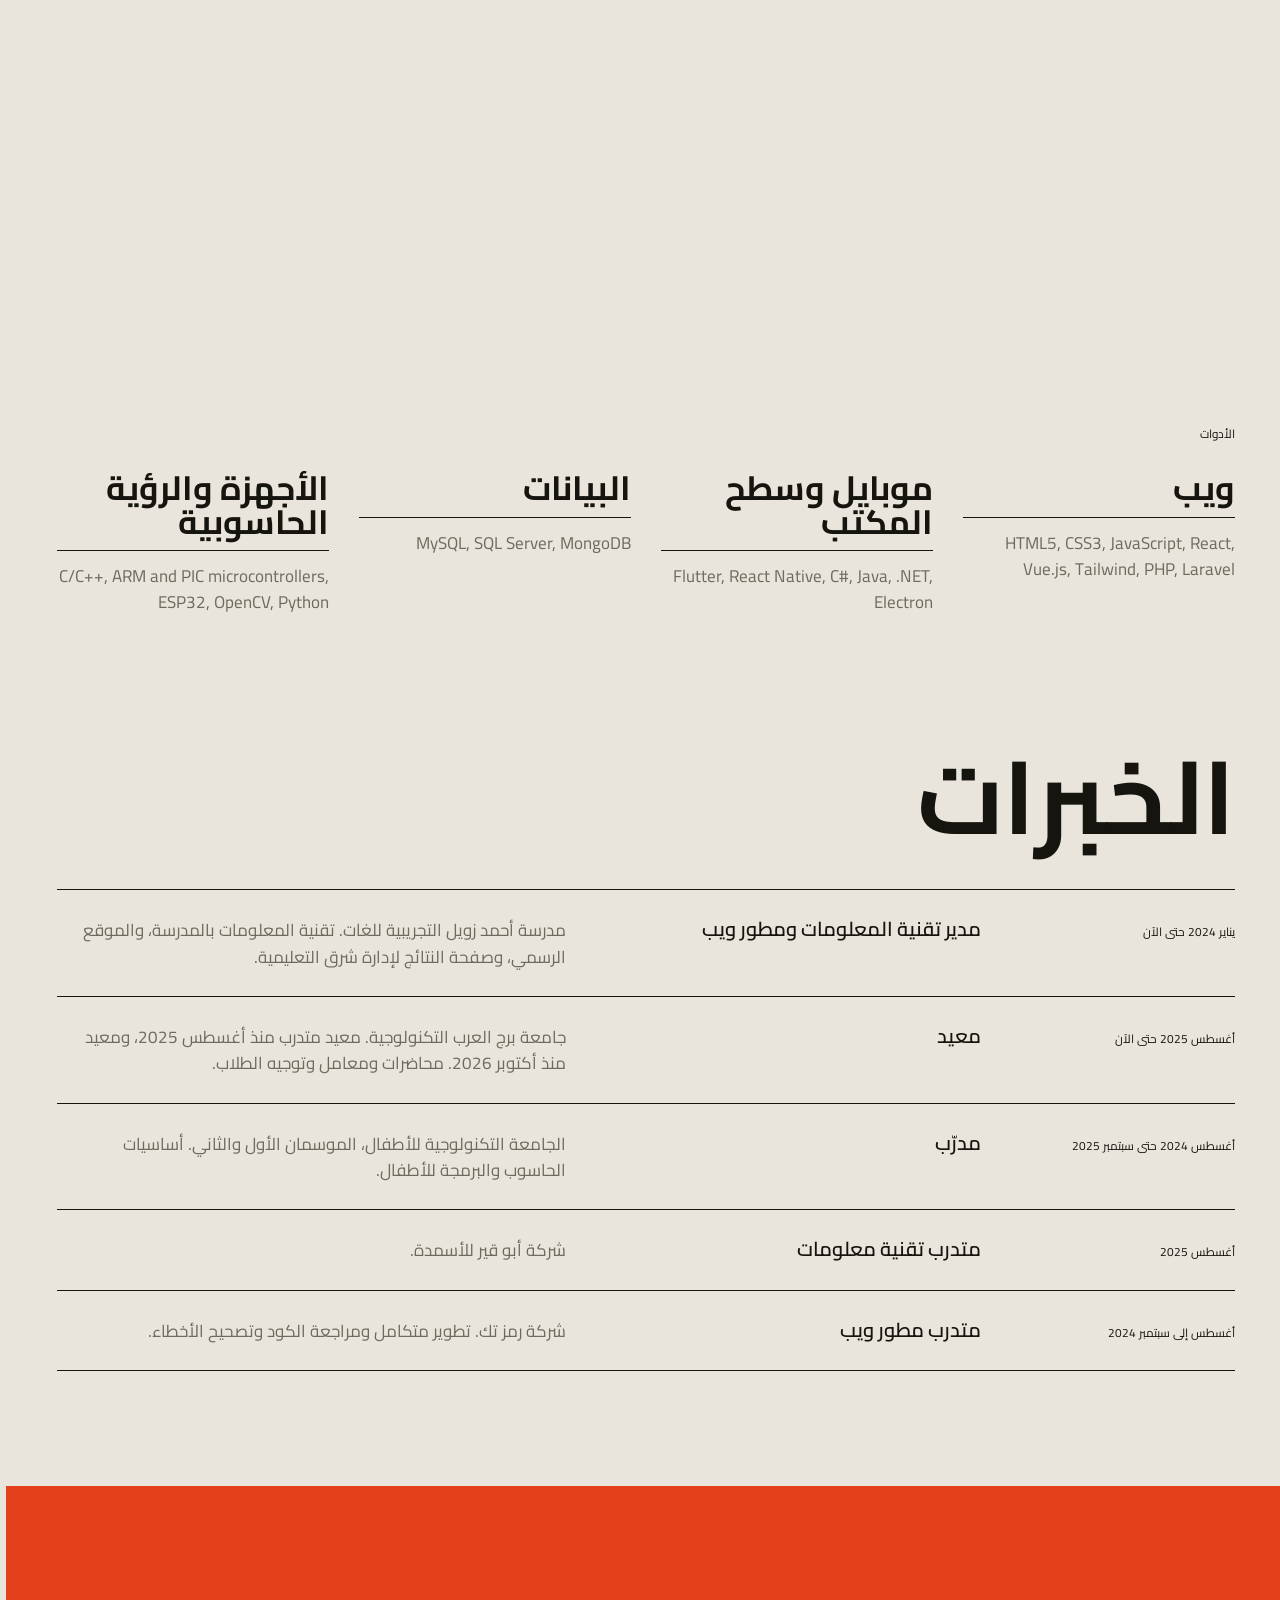
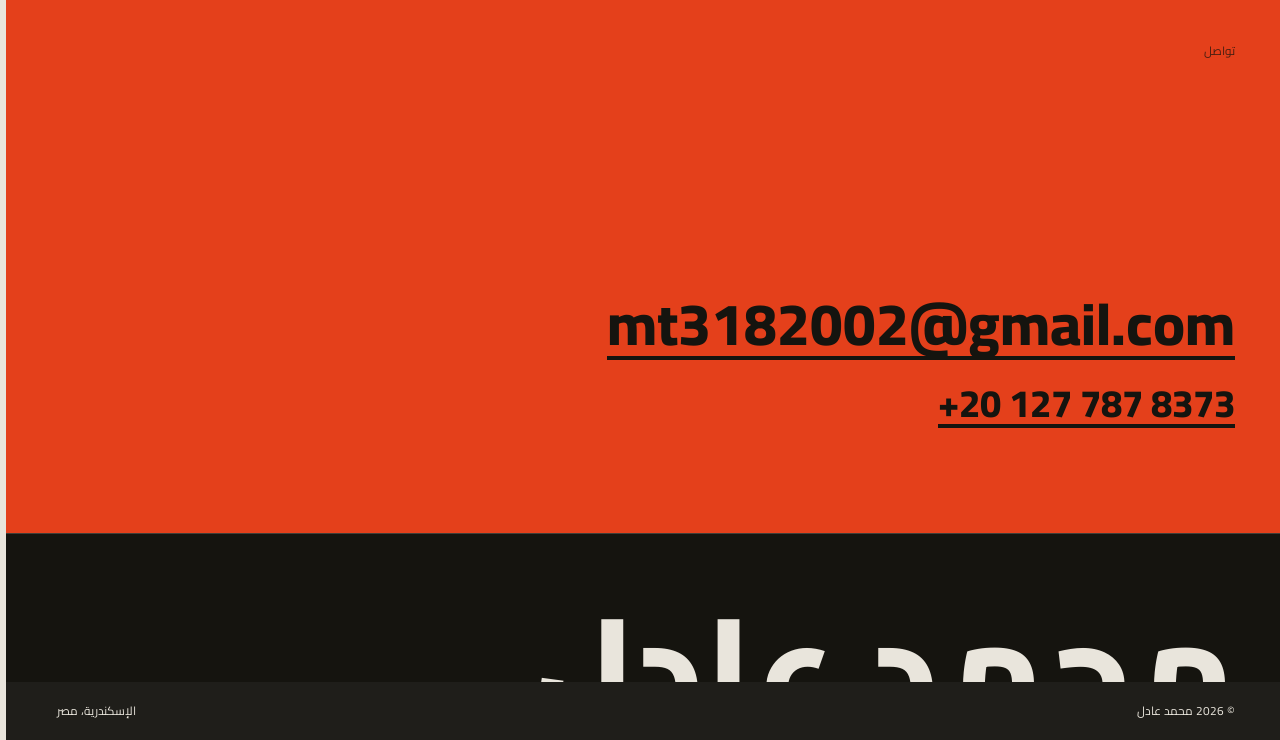
==== commit adb5c514: "Add WhatsApp contact link to ar.html" ====
--- a/ar.html
+++ b/ar.html
@@ -101,6 +101,7 @@
   <p class="mono label rv">تواصل</p>
   <h2 class="serif big rv">عندك مشروع؟<br><em>خلينا نتكلم.</em></h2>
   <a class="mail" href="mailto:mt3182002@gmail.com" data-mag>mt3182002@gmail.com</a>
+  <a class="mail wa" href="https://wa.me/201277878373" target="_blank" rel="noopener" data-mag aria-label="واتساب +201277878373" dir="ltr">+20 127 787 8373</a>
   <div class="mono links rv">
     <a href="https://github.com/mohamedadelrr" target="_blank" rel="noopener">GitHub</a>
     <a href="https://linkedin.com/in/mohamed-adel-812201ma" target="_blank" rel="noopener">LinkedIn</a>
--- a/v7.css
+++ b/v7.css
@@ -69,3 +69,16 @@
 html[lang=ar] .grow-h h3{font-family:Cairo,sans-serif;font-weight:900}
 html[lang=ar] .gfr figcaption{font-family:Cairo,sans-serif;font-size:13px}
 .lb img{animation:none}
+.row-b .pim{grid-column:2;min-width:0;max-width:100%}
+.row-b>div{min-width:0}
+@media(min-width:861px){.row-b .pim{grid-column:2 / 4}}
+
+/* about photo: reveal without clip-path (clip hid it from IntersectionObserver on phones) */
+.ab-ph{clip-path:none;opacity:0;transform:translateY(26px);transition:opacity 1s ease,transform 1.1s cubic-bezier(.2,.8,.2,1)}
+.ab-ph.in{clip-path:none;opacity:1;transform:none}
+/* about portrait background: charcoal to red gradient */
+.ab-bg{background:radial-gradient(ellipse at 50% 38%,#e4401b 0%,transparent 64%),linear-gradient(155deg,#34312c,#1a1916 60%,#5a2414)}
+
+/* contact: WhatsApp number */
+.mail.wa{display:block;width:fit-content;margin:-10px 0 40px;font-size:clamp(1.1rem,3.2vw,2.4rem);word-break:normal}
+html[lang=ar] .mail.wa{margin-inline-start:0;text-align:start;unicode-bidi:isolate}
